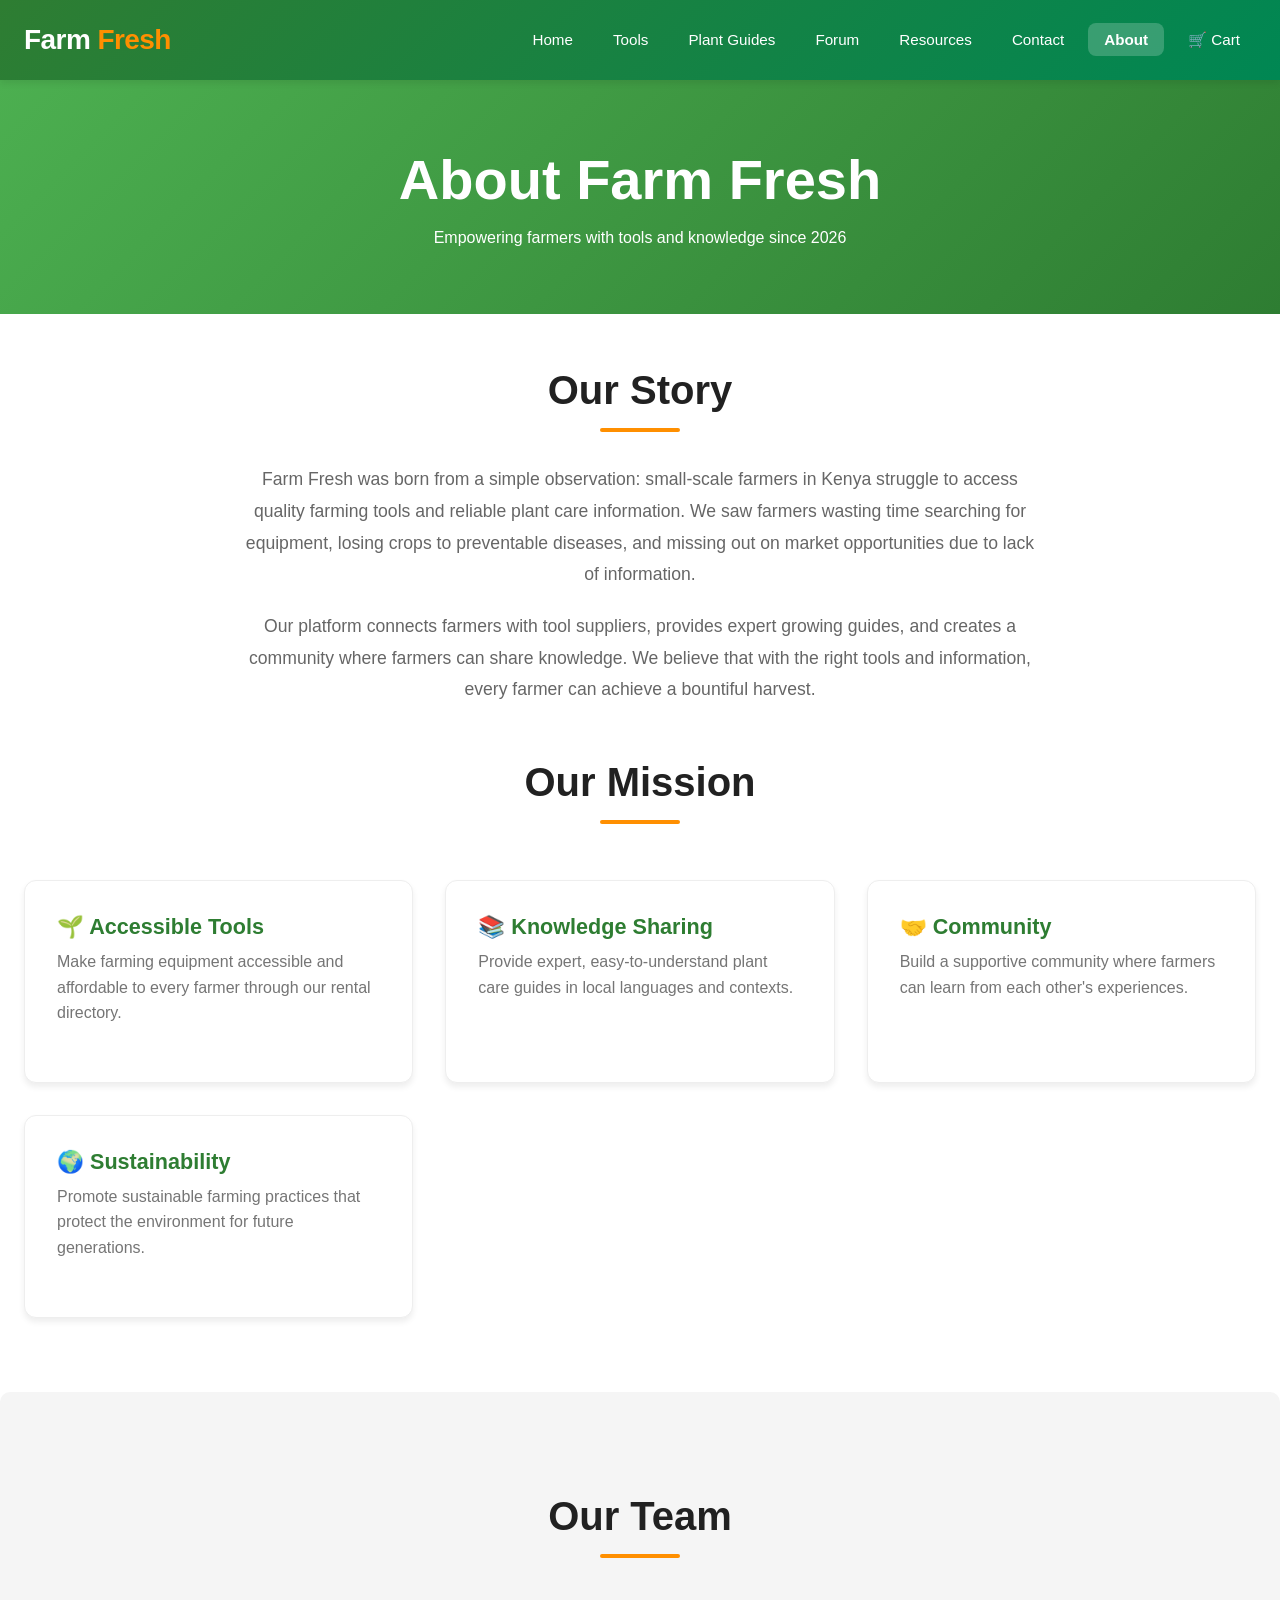
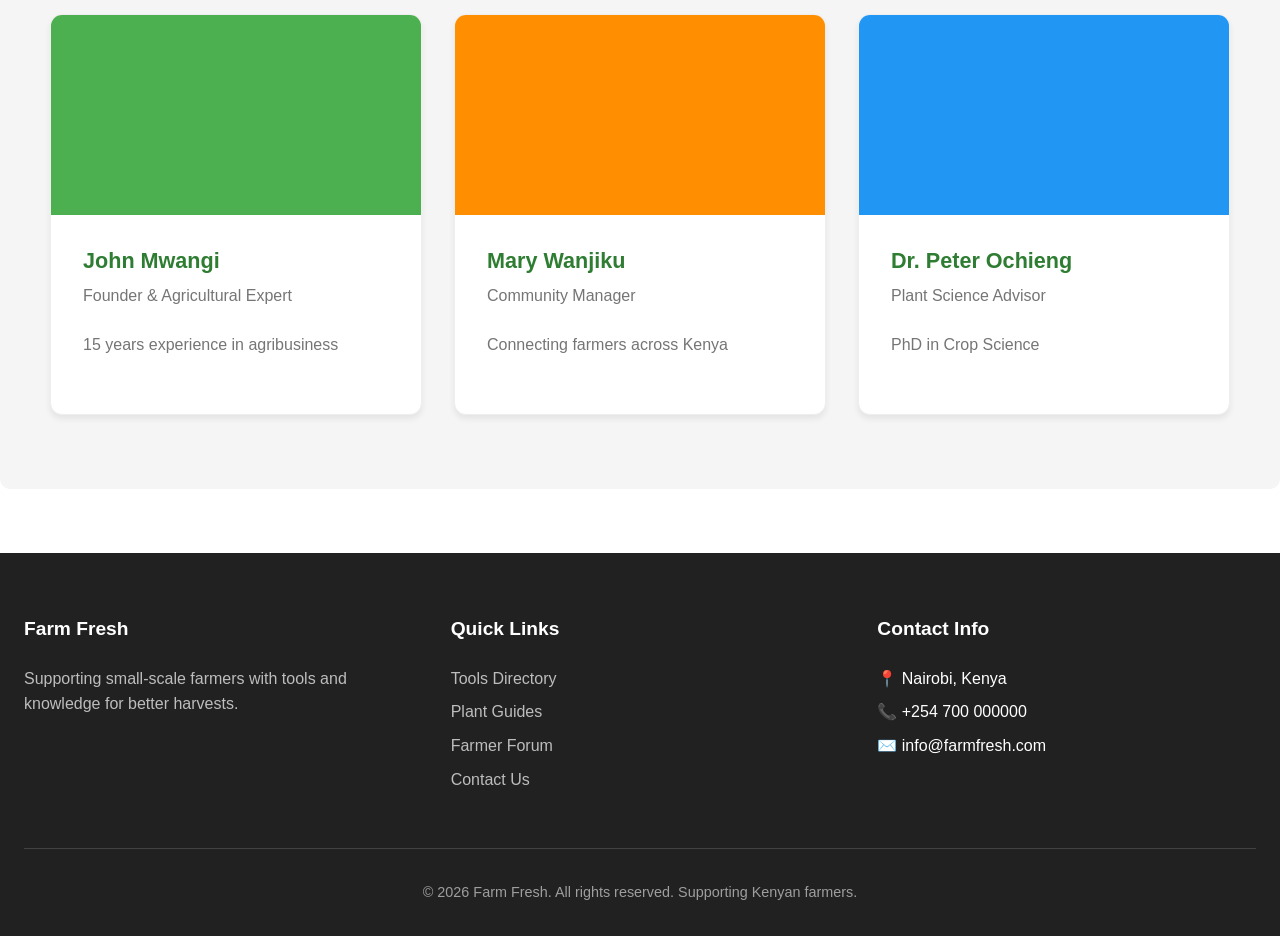
==== about.html @ 48a11d16 "Add full farm fresh project files" ====
<!DOCTYPE html>
<html lang="en">

<head>
  <meta charset="UTF-8">
  <meta name="viewport" content="width=device-width, initial-scale=1.0">
  <meta name="description" content="Learn about Farm Fresh - Our mission to support farmers">
  <title>Farm Fresh - About Us</title>
  <link rel="stylesheet" href="css/styles.css">
</head>

<body>
  <header>
    <div class="container">
      <a href="index.html" class="logo">Farm <span>Fresh</span></a>
      <nav>
        <ul>
          <li><a href="index.html">Home</a></li>
          <li><a href="tools.html">Tools</a></li>
          <li><a href="guides.html">Plant Guides</a></li>
          <li><a href="forum.html">Forum</a></li>
          <li><a href="resources.html">Resources</a></li>
          <li><a href="contact.html">Contact</a></li>
          <li><a href="about.html" class="active">About</a></li>
        </ul>
      </nav>
    </div>
  </header>

  <main>
    <section class="tools-header" style="background: linear-gradient(135deg, #4CAF50, #2E7D32)">
      <div class="container">
        <h1>About Farm Fresh</h1>
        <p>Empowering farmers with tools and knowledge since 2026</p>
      </div>
    </section>

    <section class="container">
      <div style="max-width: 800px; margin: 50px auto; text-align: center;">
        <h2 class="section-title">Our Story</h2>
        <p style="font-size: 1.1rem; line-height: 1.8; color: #666;">
          Farm Fresh was born from a simple observation: small-scale farmers in Kenya struggle to access quality farming
          tools and reliable plant care information. We saw farmers wasting time searching for equipment, losing crops
          to preventable diseases, and missing out on market opportunities due to lack of information.
        </p>
        <p style="font-size: 1.1rem; line-height: 1.8; color: #666; margin-top: 20px;">
          Our platform connects farmers with tool suppliers, provides expert growing guides, and creates a community
          where farmers can share knowledge. We believe that with the right tools and information, every farmer can
          achieve a bountiful harvest.
        </p>
      </div>
    </section>

    <section class="container">
      <h2 class="section-title">Our Mission</h2>
      <div class="card-grid">
        <div class="card">
          <div class="card-content">
            <h3>🌱 Accessible Tools</h3>
            <p>Make farming equipment accessible and affordable to every farmer through our rental directory.</p>
          </div>
        </div>
        <div class="card">
          <div class="card-content">
            <h3>📚 Knowledge Sharing</h3>
            <p>Provide expert, easy-to-understand plant care guides in local languages and contexts.</p>
          </div>
        </div>
        <div class="card">
          <div class="card-content">
            <h3>🤝 Community</h3>
            <p>Build a supportive community where farmers can learn from each other's experiences.</p>
          </div>
        </div>
        <div class="card">
          <div class="card-content">
            <h3>🌍 Sustainability</h3>
            <p>Promote sustainable farming practices that protect the environment for future generations.</p>
          </div>
        </div>
      </div>
    </section>

    <section class="container" style="background: #f5f5f5; padding: 50px; border-radius: 10px; margin: 50px auto;">
      <h2 class="section-title">Our Team</h2>
      <div class="card-grid">
        <div class="card">
          <div class="card-image" style="height: 200px; background: #4CAF50;"></div>
          <div class="card-content">
            <h3>John Mwangi</h3>
            <p>Founder & Agricultural Expert</p>
            <p>15 years experience in agribusiness</p>
          </div>
        </div>
        <div class="card">
          <div class="card-image" style="height: 200px; background: #FF8F00;"></div>
          <div class="card-content">
            <h3>Mary Wanjiku</h3>
            <p>Community Manager</p>
            <p>Connecting farmers across Kenya</p>
          </div>
        </div>
        <div class="card">
          <div class="card-image" style="height: 200px; background: #2196F3;"></div>
          <div class="card-content">
            <h3>Dr. Peter Ochieng</h3>
            <p>Plant Science Advisor</p>
            <p>PhD in Crop Science</p>
          </div>
        </div>
      </div>
    </section>
  </main>

  <footer>
    <div class="container">
      <div class="footer-content">
        <div class="footer-section">
          <h4>Farm Fresh</h4>
          <p>Supporting small-scale farmers with tools and knowledge for better harvests.</p>
        </div>
        <div class="footer-section">
          <h4>Quick Links</h4>
          <ul>
            <li><a href="tools.html">Tools Directory</a></li>
            <li><a href="guides.html">Plant Guides</a></li>
            <li><a href="forum.html">Farmer Forum</a></li>
            <li><a href="contact.html">Contact Us</a></li>
          </ul>
        </div>
        <div class="footer-section">
          <h4>Contact Info</h4>
          <ul>
            <li>📍 Nairobi, Kenya</li>
            <li>📞 +254 700 000000</li>
            <li>✉️ info@farmfresh.com</li>
          </ul>
        </div>
      </div>
      <div class="footer-bottom">
        <p>&copy; 2026 Farm Fresh. All rights reserved. Supporting Kenyan farmers.</p>
      </div>
    </div>
  </footer>

  <script src="js/main.js"></script>
</body>

</html>
---- css/styles.css ----
/* ===== RESET & BASE ===== */
* {
  margin: 0;
  padding: 0;
  box-sizing: border-box;
}

:root {
  /* Nigerian-inspired color palette */
  --primary-green: #2E7D32;
  --primary-green-light: #4CAF50;
  --primary-green-dark: #1B5E20;
  --accent-orange: #FF8F00;
  --accent-orange-dark: #F57C00;
  --nigerian-green: #008753;
  --nigerian-white: #FFFFFF;
  --earth-brown: #8B5A2B;

  /* Grayscale */
  --gray-50: #FAFAFA;
  --gray-100: #F5F5F5;
  --gray-200: #EEEEEE;
  --gray-300: #E0E0E0;
  --gray-400: #BDBDBD;
  --gray-500: #9E9E9E;
  --gray-600: #757575;
  --gray-700: #616161;
  --gray-800: #424242;
  --gray-900: #212121;
  --white: #FFFFFF;

  /* Shadows */
  --shadow-sm: 0 2px 4px rgba(0, 0, 0, 0.05);
  --shadow-md: 0 4px 6px rgba(0, 0, 0, 0.07);
  --shadow-lg: 0 10px 15px rgba(0, 0, 0, 0.1);
  --shadow-hover: 0 20px 25px rgba(0, 0, 0, 0.15);

  /* Spacing */
  --space-xs: 0.5rem;
  --space-sm: 1rem;
  --space-md: 1.5rem;
  --space-lg: 2rem;
  --space-xl: 3rem;
  --space-2xl: 4rem;

  /* Border radius */
  --radius-sm: 4px;
  --radius-md: 8px;
  --radius-lg: 12px;
  --radius-full: 9999px;

  /* Transitions */
  --transition-fast: 150ms ease;
  --transition-base: 250ms ease;
  --transition-slow: 350ms ease;
}

body {
  font-family: 'Inter', -apple-system, BlinkMacSystemFont, 'Segoe UI', Roboto, sans-serif;
  line-height: 1.6;
  color: var(--gray-900);
  background-color: var(--white);
  -webkit-font-smoothing: antialiased;
  -moz-osx-font-smoothing: grayscale;
}

.container {
  max-width: 1280px;
  margin: 0 auto;
  padding: 0 var(--space-md);
}

/* ===== TYPOGRAPHY ===== */
h1,
h2,
h3,
h4,
h5,
h6 {
  font-weight: 600;
  line-height: 1.3;
  color: var(--gray-900);
}

h1 {
  font-size: clamp(2rem, 5vw, 3.5rem);
}

h2 {
  font-size: clamp(1.75rem, 4vw, 2.5rem);
}

h3 {
  font-size: clamp(1.25rem, 3vw, 1.5rem);
}

h4 {
  font-size: 1.25rem;
}

/* ===== HEADER & NAVIGATION ===== */
header {
  background: linear-gradient(135deg, var(--primary-green), var(--nigerian-green));
  position: sticky;
  top: 0;
  z-index: 50;
  box-shadow: var(--shadow-md);
}

header .container {
  display: flex;
  justify-content: space-between;
  align-items: center;
  height: 80px;
}

.logo {
  font-size: 1.75rem;
  font-weight: 700;
  text-decoration: none;
  color: var(--white);
  letter-spacing: -0.02em;
}

.logo:hover {
  opacity: 0.9;
}

.logo span {
  color: var(--accent-orange);
}

nav ul {
  display: flex;
  list-style: none;
  gap: var(--space-xs);
}

nav a {
  color: var(--white);
  text-decoration: none;
  font-weight: 500;
  padding: var(--space-xs) var(--space-sm);
  border-radius: var(--radius-md);
  transition: all var(--transition-fast);
  font-size: 0.95rem;
}

nav a:hover {
  background-color: rgba(255, 255, 255, 0.15);
}

nav a.active {
  background-color: rgba(255, 255, 255, 0.2);
  font-weight: 600;
}

/* ===== HERO SECTION ===== */
.hero {
  background: linear-gradient(rgba(0, 0, 0, 0.5), rgba(0, 0, 0, 0.5)), url('https://images.unsplash.com/photo-1523348837708-15d4a09cfac2?w=1200');
  background-size: cover;
  background-position: center;
  color: var(--white);
  text-align: center;
  padding: var(--space-2xl) 0;
}

.hero h1 {
  color: var(--white);
  margin-bottom: var(--space-sm);
  font-weight: 700;
  text-shadow: 0 2px 4px rgba(0, 0, 0, 0.2);
}

.hero p {
  font-size: 1.25rem;
  margin-bottom: var(--space-lg);
  opacity: 0.95;
  max-width: 600px;
  margin-left: auto;
  margin-right: auto;
}

.search-box {
  max-width: 600px;
  margin: 0 auto;
  display: flex;
  background: var(--white);
  border-radius: var(--radius-full);
  overflow: hidden;
  box-shadow: var(--shadow-lg);
}

.search-box input {
  flex: 1;
  padding: 1rem 1.5rem;
  border: none;
  font-size: 1rem;
  outline: none;
}

.search-box input::placeholder {
  color: var(--gray-500);
}

.search-box button {
  padding: 1rem 2rem;
  background: var(--accent-orange);
  color: var(--white);
  border: none;
  cursor: pointer;
  font-size: 1rem;
  font-weight: 600;
  transition: background-color var(--transition-fast);
  white-space: nowrap;
}

.search-box button:hover {
  background-color: var(--accent-orange-dark);
}

/* ===== SECTION TITLES ===== */
.section-title {
  text-align: center;
  color: var(--gray-900);
  margin: var(--space-xl) 0 var(--space-lg);
  position: relative;
  padding-bottom: var(--space-sm);
}

.section-title::after {
  content: '';
  position: absolute;
  bottom: 0;
  left: 50%;
  transform: translateX(-50%);
  width: 80px;
  height: 4px;
  background: var(--accent-orange);
  border-radius: var(--radius-full);
}

/* ===== CARD GRID ===== */
.card-grid {
  display: grid;
  grid-template-columns: repeat(auto-fit, minmax(300px, 1fr));
  gap: var(--space-lg);
  padding: var(--space-md) 0;
}

.card {
  background: var(--white);
  border-radius: var(--radius-lg);
  overflow: hidden;
  box-shadow: var(--shadow-md);
  transition: all var(--transition-base);
  border: 1px solid var(--gray-200);
}

.card:hover {
  transform: translateY(-4px);
  box-shadow: var(--shadow-hover);
  border-color: var(--primary-green-light);
}

.card-image {
  height: 220px;
  background-size: cover;
  background-position: center;
  transition: transform var(--transition-slow);
}

.card:hover .card-image {
  transform: scale(1.05);
}

.card-content {
  padding: var(--space-lg);
}

.card h3 {
  color: var(--primary-green);
  margin-bottom: var(--space-xs);
  font-size: 1.35rem;
}

.card p {
  color: var(--gray-600);
  margin-bottom: var(--space-md);
  line-height: 1.6;
}

/* ===== BUTTONS ===== */
.btn {
  display: inline-flex;
  align-items: center;
  justify-content: center;
  padding: 0.75rem 1.5rem;
  background: var(--primary-green);
  color: var(--white);
  text-decoration: none;
  border-radius: var(--radius-full);
  transition: all var(--transition-fast);
  border: none;
  cursor: pointer;
  font-size: 0.95rem;
  font-weight: 500;
  gap: var(--space-xs);
}

.btn:hover {
  background: var(--primary-green-dark);
  transform: translateY(-2px);
  box-shadow: var(--shadow-md);
}

.btn:active {
  transform: translateY(0);
}

.btn-orange {
  background: var(--accent-orange);
}

.btn-orange:hover {
  background: var(--accent-orange-dark);
}

/* ===== CATEGORIES SECTION ===== */
.categories {
  background: var(--gray-50);
  padding: var(--space-2xl) 0;
}

.category-grid {
  display: grid;
  grid-template-columns: repeat(auto-fit, minmax(160px, 1fr));
  gap: var(--space-md);
  margin-top: var(--space-lg);
}

.category-item {
  text-align: center;
  padding: var(--space-lg);
  background: var(--white);
  border-radius: var(--radius-lg);
  transition: all var(--transition-base);
  cursor: pointer;
  border: 1px solid var(--gray-200);
  box-shadow: var(--shadow-sm);
}

.category-item:hover {
  background: var(--primary-green);
  color: var(--white);
  transform: translateY(-4px);
  box-shadow: var(--shadow-lg);
  border-color: var(--primary-green);
}

.category-item i {
  font-size: 2.5rem;
  margin-bottom: var(--space-sm);
  color: var(--accent-orange);
  transition: color var(--transition-fast);
}

.category-item:hover i {
  color: var(--white);
}

.category-item h3 {
  font-size: 1.1rem;
  margin: 0;
  transition: color var(--transition-fast);
}

.category-item:hover h3 {
  color: var(--white);
}

/* ===== TOOLS PAGE ===== */
.tools-header {
  background: linear-gradient(135deg, var(--primary-green-light), var(--nigerian-green));
  color: var(--white);
  padding: var(--space-2xl) 0;
  text-align: center;
}

.tools-header h1 {
  color: var(--white);
  margin-bottom: var(--space-xs);
}

.filter-section {
  background: var(--white);
  padding: var(--space-lg) 0;
  box-shadow: var(--shadow-sm);
  margin-bottom: var(--space-lg);
  border-bottom: 1px solid var(--gray-200);
}

.filter-form {
  display: flex;
  gap: var(--space-sm);
  flex-wrap: wrap;
  justify-content: center;
}

.filter-form input,
.filter-form select {
  padding: 0.75rem 1rem;
  border: 1px solid var(--gray-300);
  border-radius: var(--radius-md);
  font-size: 0.95rem;
  min-width: 200px;
  background-color: var(--white);
  transition: all var(--transition-fast);
}

.filter-form input:hover,
.filter-form select:hover {
  border-color: var(--gray-400);
}

.filter-form input:focus,
.filter-form select:focus {
  outline: none;
  border-color: var(--primary-green);
  box-shadow: 0 0 0 3px rgba(46, 125, 50, 0.1);
}

.tools-grid {
  display: grid;
  grid-template-columns: repeat(auto-fill, minmax(320px, 1fr));
  gap: var(--space-lg);
  padding: var(--space-lg) 0;
}

.tool-card {
  background: var(--white);
  border-radius: var(--radius-lg);
  overflow: hidden;
  box-shadow: var(--shadow-md);
  transition: all var(--transition-base);
  border: 1px solid var(--gray-200);
}

.tool-card:hover {
  transform: translateY(-4px);
  box-shadow: var(--shadow-hover);
  border-color: var(--primary-green-light);
}

.tool-image {
  height: 220px;
  background-size: cover;
  background-position: center;
  position: relative;
}

.tool-category {
  position: absolute;
  top: var(--space-sm);
  right: var(--space-sm);
  background: var(--accent-orange);
  color: var(--white);
  padding: 0.25rem 0.75rem;
  border-radius: var(--radius-full);
  font-size: 0.8rem;
  font-weight: 600;
  letter-spacing: 0.5px;
}

.tool-details {
  padding: var(--space-lg);
}

.tool-details h3 {
  color: var(--primary-green);
  margin-bottom: var(--space-xs);
  font-size: 1.35rem;
}

.tool-price {
  font-size: 1.75rem;
  color: var(--accent-orange);
  font-weight: 700;
  margin: var(--space-sm) 0;
}

.tool-supplier {
  display: flex;
  align-items: center;
  gap: var(--space-sm);
  color: var(--gray-600);
  margin-bottom: var(--space-md);
  font-size: 0.95rem;
}

.favorite-btn {
  background: none;
  border: 2px solid var(--primary-green-light);
  color: var(--primary-green);
  padding: 0.75rem;
  border-radius: var(--radius-full);
  cursor: pointer;
  transition: all var(--transition-fast);
  width: 100%;
  font-weight: 600;
  font-size: 0.95rem;
}

.favorite-btn:hover,
.favorite-btn.active {
  background: var(--primary-green);
  border-color: var(--primary-green);
  color: var(--white);
}

/* ===== GUIDES PAGE ===== */
.guide-section {
  background: var(--white);
  border-radius: var(--radius-lg);
  margin-bottom: var(--space-lg);
  overflow: hidden;
  box-shadow: var(--shadow-md);
  border: 1px solid var(--gray-200);
}

.guide-header {
  background: var(--primary-green-light);
  color: var(--white);
  padding: var(--space-md) var(--space-lg);
  cursor: pointer;
  display: flex;
  justify-content: space-between;
  align-items: center;
  transition: background-color var(--transition-fast);
}

.guide-header:hover {
  background: var(--primary-green);
}

.guide-header h2 {
  color: var(--white);
  margin: 0;
  font-size: 1.25rem;
  font-weight: 600;
}

.guide-header .arrow {
  font-size: 1.25rem;
  transition: transform var(--transition-base);
}

.guide-header.active .arrow {
  transform: rotate(90deg);
}

.guide-content {
  max-height: 0;
  overflow: hidden;
  transition: max-height var(--transition-slow);
  background: var(--gray-50);
}

.guide-content.show {
  max-height: 2000px;
}

.guide-body {
  padding: var(--space-xl);
}

.guide-step {
  display: flex;
  gap: var(--space-lg);
  margin-bottom: var(--space-lg);
  padding: var(--space-lg);
  background: var(--white);
  border-radius: var(--radius-lg);
  box-shadow: var(--shadow-sm);
  border: 1px solid var(--gray-200);
}

.guide-step:last-child {
  margin-bottom: 0;
}

.step-number {
  width: 48px;
  height: 48px;
  background: var(--accent-orange);
  color: var(--white);
  border-radius: 50%;
  display: flex;
  align-items: center;
  justify-content: center;
  font-weight: 700;
  font-size: 1.25rem;
  flex-shrink: 0;
}

/* ===== FORUM PAGE ===== */
.forum-container {
  display: grid;
  grid-template-columns: 1fr 320px;
  gap: var(--space-lg);
  padding: var(--space-xl) 0;
}

.new-post-form {
  background: var(--white);
  padding: var(--space-xl);
  border-radius: var(--radius-lg);
  margin-bottom: var(--space-lg);
  box-shadow: var(--shadow-md);
  border: 1px solid var(--gray-200);
}

.form-group {
  margin-bottom: var(--space-lg);
}

.form-group label {
  display: block;
  margin-bottom: var(--space-xs);
  font-weight: 600;
  color: var(--gray-700);
  font-size: 0.95rem;
}

.form-group input,
.form-group textarea,
.form-group select {
  width: 100%;
  padding: 0.75rem 1rem;
  border: 1px solid var(--gray-300);
  border-radius: var(--radius-md);
  font-family: inherit;
  font-size: 0.95rem;
  transition: all var(--transition-fast);
}

.form-group input:focus,
.form-group textarea:focus,
.form-group select:focus {
  outline: none;
  border-color: var(--primary-green);
  box-shadow: 0 0 0 3px rgba(46, 125, 50, 0.1);
}

.form-group textarea {
  min-height: 120px;
  resize: vertical;
}

.post-card {
  background: var(--white);
  padding: var(--space-lg);
  border-radius: var(--radius-lg);
  margin-bottom: var(--space-lg);
  box-shadow: var(--shadow-md);
  border: 1px solid var(--gray-200);
}

.post-header {
  display: flex;
  justify-content: space-between;
  align-items: center;
  margin-bottom: var(--space-sm);
  padding-bottom: var(--space-sm);
  border-bottom: 2px solid var(--gray-200);
}

.post-author {
  font-weight: 600;
  color: var(--primary-green);
}

.post-date {
  color: var(--gray-500);
  font-size: 0.9rem;
}

.post-title {
  color: var(--gray-900);
  margin-bottom: var(--space-sm);
  font-size: 1.35rem;
  font-weight: 600;
}

.comment-section {
  margin-top: var(--space-lg);
  padding-top: var(--space-lg);
  border-top: 1px solid var(--gray-200);
}

.comment {
  background: var(--gray-50);
  padding: var(--space-md);
  border-radius: var(--radius-md);
  margin-bottom: var(--space-sm);
  border: 1px solid var(--gray-200);
}

.sidebar-widget {
  background: var(--white);
  padding: var(--space-lg);
  border-radius: var(--radius-lg);
  margin-bottom: var(--space-lg);
  box-shadow: var(--shadow-md);
  border: 1px solid var(--gray-200);
}

.sidebar-widget h3 {
  color: var(--gray-900);
  margin-bottom: var(--space-md);
  padding-bottom: var(--space-sm);
  border-bottom: 2px solid var(--primary-green-light);
  font-size: 1.2rem;
}

/* ===== RESOURCES PAGE ===== */
.resource-category {
  background: var(--white);
  border-radius: var(--radius-lg);
  padding: var(--space-xl);
  margin-bottom: var(--space-xl);
  box-shadow: var(--shadow-md);
  border: 1px solid var(--gray-200);
}

.resource-list {
  list-style: none;
}

.resource-item {
  display: flex;
  align-items: center;
  gap: var(--space-md);
  padding: var(--space-md);
  border-bottom: 1px solid var(--gray-200);
  transition: background-color var(--transition-fast);
}

.resource-item:last-child {
  border-bottom: none;
}

.resource-item:hover {
  background-color: var(--gray-50);
}

.resource-item i {
  color: var(--accent-orange);
  font-size: 1.5rem;
  width: 32px;
  text-align: center;
}

.resource-info {
  flex: 1;
}

.resource-info h4 {
  color: var(--gray-900);
  margin-bottom: 0.25rem;
  font-size: 1.1rem;
}

.resource-info p {
  color: var(--gray-600);
  font-size: 0.9rem;
}

.download-btn {
  padding: 0.5rem 1rem;
  background: var(--primary-green-light);
  color: var(--white);
  text-decoration: none;
  border-radius: var(--radius-full);
  font-size: 0.9rem;
  transition: all var(--transition-fast);
  white-space: nowrap;
}

.download-btn:hover {
  background: var(--primary-green);
  transform: translateY(-2px);
}

/* ===== CONTACT PAGE ===== */
.contact-container {
  display: grid;
  grid-template-columns: 1fr 1fr;
  gap: var(--space-xl);
  padding: var(--space-xl) 0;
}

.contact-info {
  background: linear-gradient(135deg, var(--primary-green-light), var(--nigerian-green));
  color: var(--white);
  padding: var(--space-xl);
  border-radius: var(--radius-lg);
  box-shadow: var(--shadow-lg);
}

.contact-info h3 {
  color: var(--white);
  margin-bottom: var(--space-lg);
  font-size: 1.8rem;
}

.contact-detail {
  display: flex;
  align-items: center;
  gap: var(--space-md);
  margin-bottom: var(--space-lg);
  padding: var(--space-sm);
  border-radius: var(--radius-md);
  background: rgba(255, 255, 255, 0.1);
}

.contact-detail i {
  font-size: 1.5rem;
  color: var(--accent-orange);
  width: 32px;
  text-align: center;
}

.contact-form {
  background: var(--white);
  padding: var(--space-xl);
  border-radius: var(--radius-lg);
  box-shadow: var(--shadow-md);
  border: 1px solid var(--gray-200);
}

.contact-form h3 {
  color: var(--gray-900);
  margin-bottom: var(--space-lg);
  font-size: 1.8rem;
}

/* ===== WEATHER WIDGET ===== */
.weather-widget {
  background: linear-gradient(135deg, #2196F3, #1976D2);
  color: var(--white);
  padding: var(--space-lg);
  border-radius: var(--radius-lg);
  margin: var(--space-xl) 0;
  box-shadow: var(--shadow-lg);
}

.weather-widget h3 {
  color: var(--white);
  margin-bottom: var(--space-sm);
  font-size: 1.25rem;
  opacity: 0.95;
}

.weather-info {
  display: flex;
  align-items: center;
  justify-content: space-between;
  flex-wrap: wrap;
  gap: var(--space-md);
}

.weather-temp {
  font-size: 2.5rem;
  font-weight: 700;
  line-height: 1;
}

/* ===== FOOTER ===== */
footer {
  background: var(--gray-900);
  color: var(--white);
  padding: var(--space-2xl) 0 var(--space-lg);
  margin-top: var(--space-2xl);
}

.footer-content {
  display: grid;
  grid-template-columns: repeat(auto-fit, minmax(250px, 1fr));
  gap: var(--space-xl);
  margin-bottom: var(--space-xl);
}

.footer-section h4 {
  color: var(--white);
  margin-bottom: var(--space-md);
  font-size: 1.2rem;
  font-weight: 600;
}

.footer-section p {
  color: var(--gray-400);
  line-height: 1.6;
}

.footer-section ul {
  list-style: none;
}

.footer-section li {
  margin-bottom: var(--space-xs);
}

.footer-section a {
  color: var(--gray-400);
  text-decoration: none;
  transition: all var(--transition-fast);
  display: inline-block;
}

.footer-section a:hover {
  color: var(--white);
  transform: translateX(4px);
}

.footer-bottom {
  text-align: center;
  padding-top: var(--space-lg);
  border-top: 1px solid var(--gray-800);
  color: var(--gray-500);
  font-size: 0.9rem;
}

/* ===== ANIMATIONS ===== */
@keyframes fadeInUp {
  from {
    opacity: 0;
    transform: translateY(20px);
  }

  to {
    opacity: 1;
    transform: translateY(0);
  }
}

.hero>* {
  animation: fadeInUp 0.6s ease forwards;
}

/* ===== RESPONSIVE DESIGN ===== */
@media (max-width: 1024px) {
  .container {
    max-width: 960px;
  }

  .forum-container {
    grid-template-columns: 1fr;
  }
}

@media (max-width: 768px) {
  :root {
    --space-xl: 2rem;
    --space-2xl: 3rem;
  }

  header .container {
    flex-direction: column;
    height: auto;
    padding: var(--space-sm);
  }

  nav ul {
    flex-wrap: wrap;
    justify-content: center;
    gap: var(--space-xs);
  }

  nav a {
    padding: 0.5rem 0.75rem;
    font-size: 0.9rem;
  }

  .hero {
    padding: var(--space-xl) 0;
  }

  .hero h1 {
    font-size: 2rem;
  }

  .hero p {
    font-size: 1rem;
  }

  .search-box {
    flex-direction: column;
    border-radius: var(--radius-lg);
  }

  .search-box input,
  .search-box button {
    width: 100%;
    border-radius: 0;
  }

  .search-box button {
    padding: 1rem;
  }

  .section-title {
    font-size: 2rem;
  }

  .contact-container {
    grid-template-columns: 1fr;
  }

  .guide-step {
    flex-direction: column;
  }
}

@media (max-width: 480px) {
  .container {
    padding: 0 var(--space-sm);
  }

  .category-grid {
    grid-template-columns: repeat(2, 1fr);
  }
}

/* ===== UTILITY CLASSES ===== */
.text-center {
  text-align: center;
}

.mt-4 {
  margin-top: var(--space-lg);
}

.mb-4 {
  margin-bottom: var(--space-lg);
}

.hidden {
  display: none;
}

.visually-hidden {
  position: absolute;
  width: 1px;
  height: 1px;
  padding: 0;
  margin: -1px;
  overflow: hidden;
}

/* ===== ACCESSIBILITY ===== */
:focus-visible {
  outline: 3px solid var(--accent-orange);
  outline-offset: 2px;
}
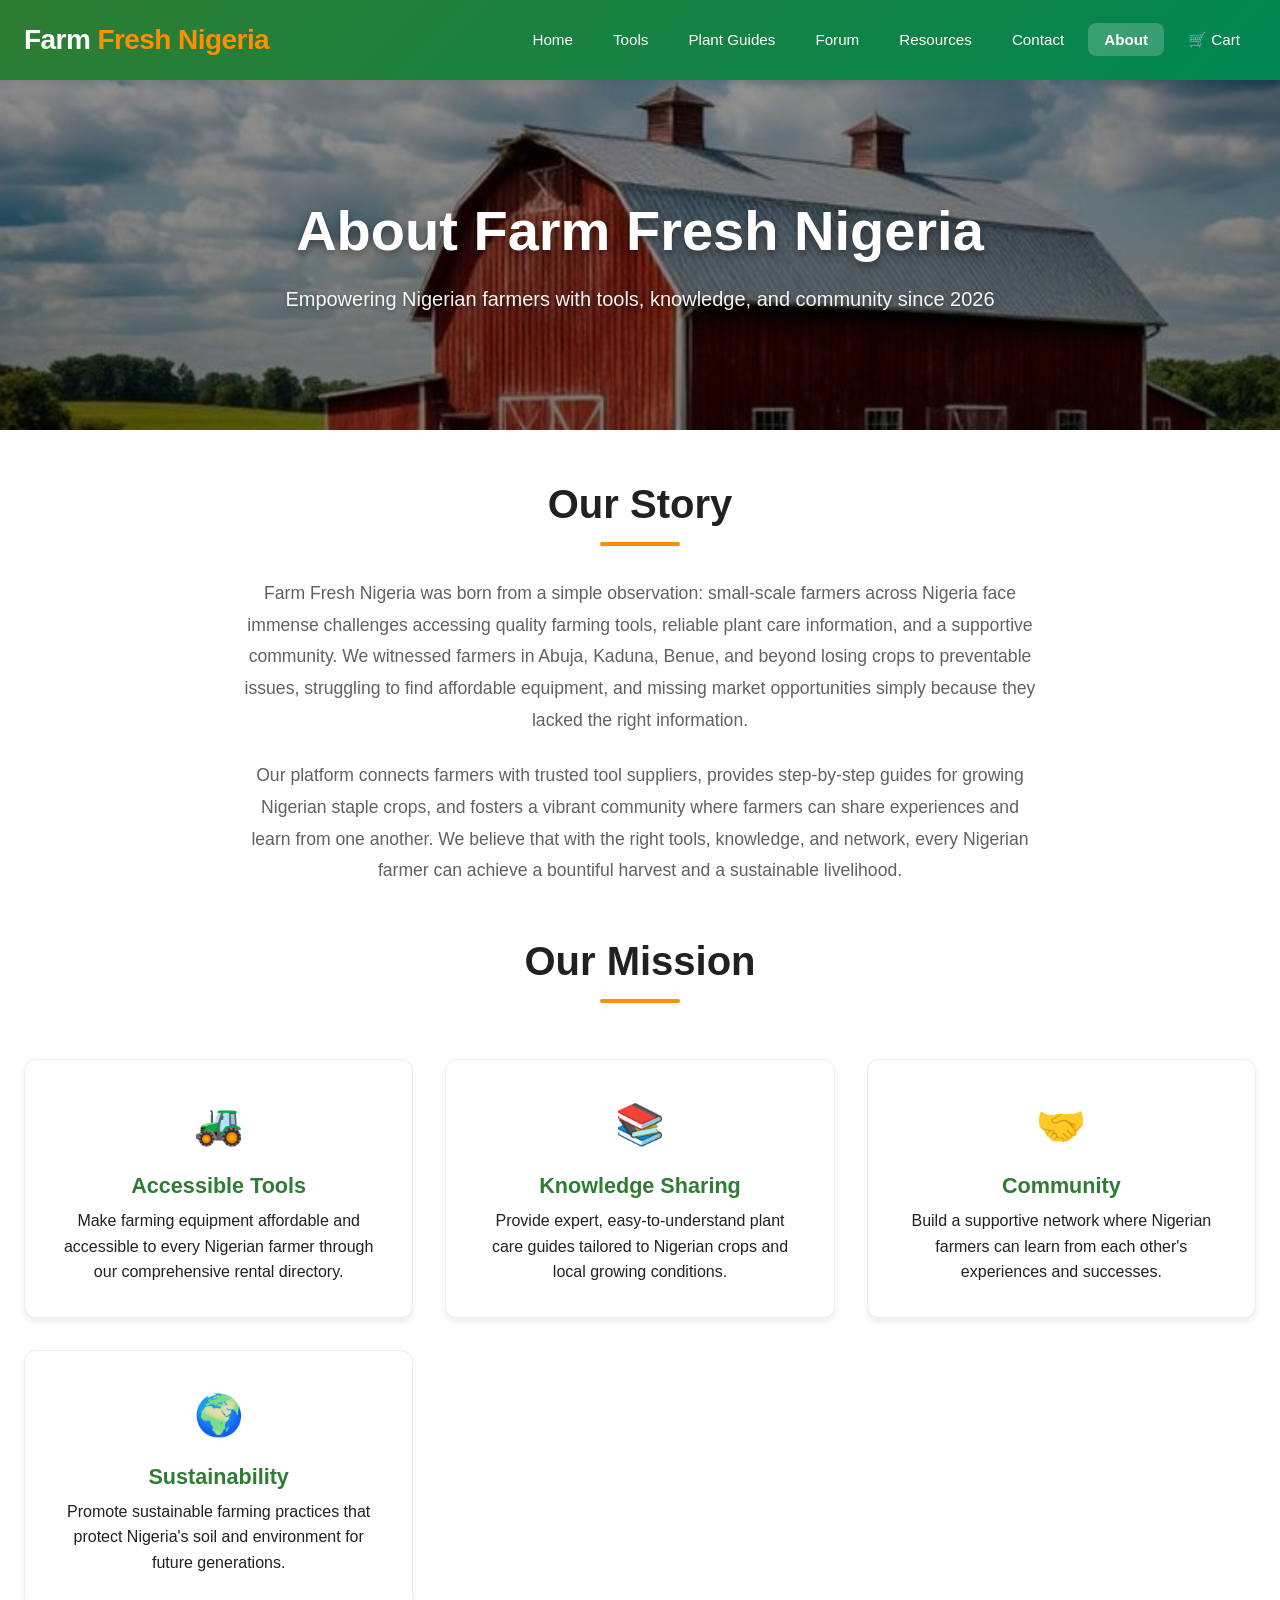
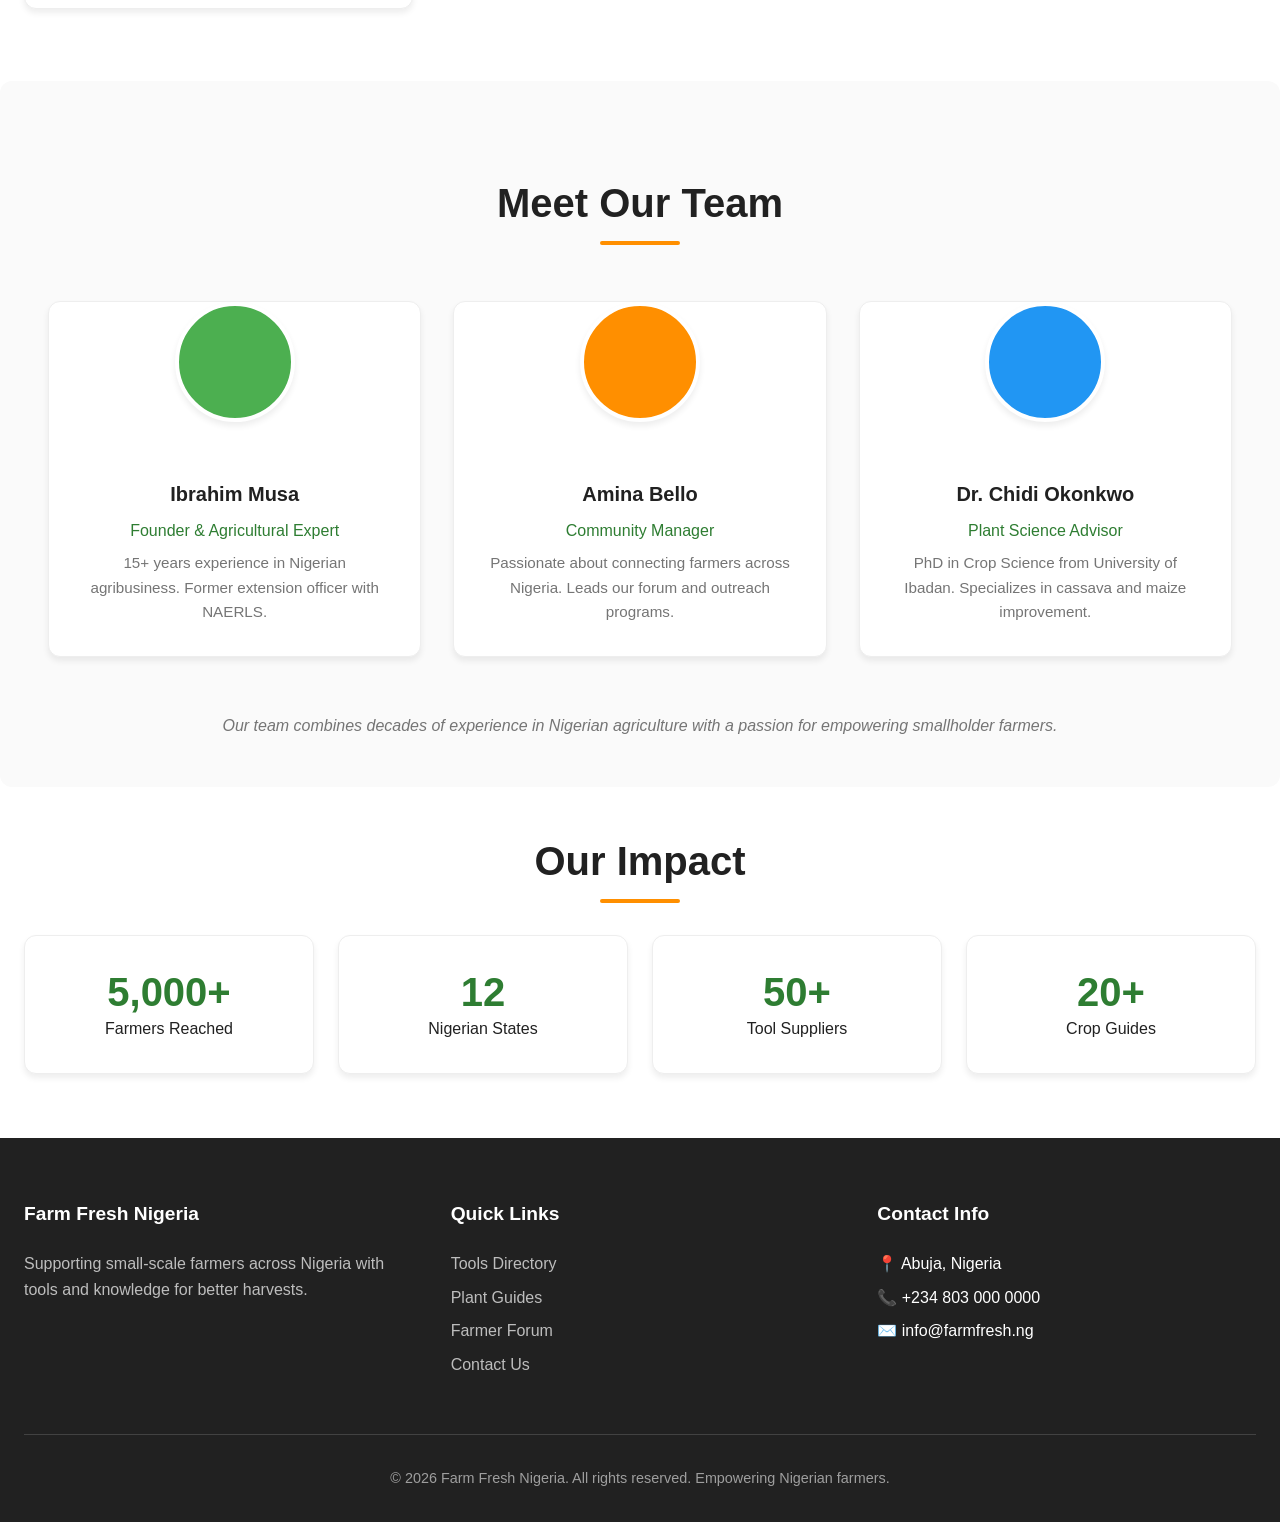
==== commit 3fb9821b: "feat: add background images to all page heroes and improve UI framing" ====
--- a/about.html
+++ b/about.html
@@ -4,16 +4,85 @@
 <head>
   <meta charset="UTF-8">
   <meta name="viewport" content="width=device-width, initial-scale=1.0">
-  <meta name="description" content="Learn about Farm Fresh - Our mission to support farmers">
-  <title>Farm Fresh - About Us</title>
-  <link rel="stylesheet" href="css/styles.css">
+  <meta name="description"
+    content="Learn about Farm Fresh Nigeria – our mission to empower Nigerian farmers with tools, knowledge, and community.">
+  <meta name="keywords" content="about Farm Fresh Nigeria, Nigerian agriculture, farmer support, Abuja agritech">
+  <title>Farm Fresh Nigeria | About Us</title>
+  <link rel="stylesheet" href="css/style.css">
+  <style>
+    /* About page specific styles */
+    .about-story {
+      max-width: 800px;
+      margin: var(--space-xl) auto;
+      text-align: center;
+    }
+
+    .about-story p {
+      font-size: 1.1rem;
+      line-height: 1.8;
+      color: var(--gray-700);
+      margin-bottom: var(--space-md);
+    }
+
+    .team-section {
+      background: var(--gray-50);
+      padding: var(--space-xl) var(--space-md);
+      border-radius: var(--radius-lg);
+      margin: var(--space-xl) 0;
+    }
+
+    .team-card {
+      text-align: center;
+    }
+
+    .team-avatar {
+      width: 120px;
+      height: 120px;
+      border-radius: 50%;
+      margin: 0 auto var(--space-md);
+      background-size: cover;
+      background-position: center;
+      border: 4px solid var(--white);
+      box-shadow: var(--shadow-md);
+    }
+
+    .team-name {
+      font-size: 1.25rem;
+      font-weight: 600;
+      color: var(--gray-900);
+      margin-bottom: var(--space-xs);
+    }
+
+    .team-title {
+      color: var(--primary-green);
+      font-weight: 500;
+      margin-bottom: var(--space-xs);
+    }
+
+    .team-bio {
+      color: var(--gray-600);
+      font-size: 0.95rem;
+    }
+
+    .mission-card {
+      height: 100%;
+      display: flex;
+      flex-direction: column;
+      justify-content: center;
+    }
+
+    .mission-icon {
+      font-size: 2.5rem;
+      margin-bottom: var(--space-sm);
+    }
+  </style>
 </head>
 
 <body>
   <header>
     <div class="container">
-      <a href="index.html" class="logo">Farm <span>Fresh</span></a>
-      <nav>
+      <a href="index.html" class="logo">Farm <span>Fresh Nigeria</span></a>
+      <nav aria-label="Main navigation">
         <ul>
           <li><a href="index.html">Home</a></li>
           <li><a href="tools.html">Tools</a></li>
@@ -21,92 +90,142 @@
           <li><a href="forum.html">Forum</a></li>
           <li><a href="resources.html">Resources</a></li>
           <li><a href="contact.html">Contact</a></li>
-          <li><a href="about.html" class="active">About</a></li>
+          <li><a href="about.html" class="active" aria-current="page">About</a></li>
         </ul>
       </nav>
     </div>
   </header>
 
   <main>
-    <section class="tools-header" style="background: linear-gradient(135deg, #4CAF50, #2E7D32)">
-      <div class="container">
-        <h1>About Farm Fresh</h1>
-        <p>Empowering farmers with tools and knowledge since 2026</p>
-      </div>
-    </section>
-
+  <!-- Hero Section -->
+  <section class="about-header">
+    <div class="container">
+      <h1>About Farm Fresh Nigeria</h1>
+      <p>Empowering Nigerian farmers with tools, knowledge, and community since 2026</p>
+    </div>
+  </section>
+
+    <!-- Our Story -->
     <section class="container">
-      <div style="max-width: 800px; margin: 50px auto; text-align: center;">
+      <div class="about-story">
         <h2 class="section-title">Our Story</h2>
-        <p style="font-size: 1.1rem; line-height: 1.8; color: #666;">
-          Farm Fresh was born from a simple observation: small-scale farmers in Kenya struggle to access quality farming
-          tools and reliable plant care information. We saw farmers wasting time searching for equipment, losing crops
-          to preventable diseases, and missing out on market opportunities due to lack of information.
+        <p>
+          Farm Fresh Nigeria was born from a simple observation: small‑scale farmers across Nigeria face immense
+          challenges accessing quality farming tools, reliable plant care information, and a supportive community. We
+          witnessed farmers in Abuja, Kaduna, Benue, and beyond losing crops to preventable issues, struggling to find
+          affordable equipment, and missing market opportunities simply because they lacked the right information.
         </p>
-        <p style="font-size: 1.1rem; line-height: 1.8; color: #666; margin-top: 20px;">
-          Our platform connects farmers with tool suppliers, provides expert growing guides, and creates a community
-          where farmers can share knowledge. We believe that with the right tools and information, every farmer can
-          achieve a bountiful harvest.
+        <p>
+          Our platform connects farmers with trusted tool suppliers, provides step‑by‑step guides for growing Nigerian
+          staple crops, and fosters a vibrant community where farmers can share experiences and learn from one another.
+          We believe that with the right tools, knowledge, and network, every Nigerian farmer can achieve a bountiful
+          harvest and a sustainable livelihood.
         </p>
       </div>
     </section>
 
+    <!-- Mission Cards -->
     <section class="container">
       <h2 class="section-title">Our Mission</h2>
       <div class="card-grid">
-        <div class="card">
-          <div class="card-content">
-            <h3>🌱 Accessible Tools</h3>
-            <p>Make farming equipment accessible and affordable to every farmer through our rental directory.</p>
-          </div>
-        </div>
-        <div class="card">
-          <div class="card-content">
-            <h3>📚 Knowledge Sharing</h3>
-            <p>Provide expert, easy-to-understand plant care guides in local languages and contexts.</p>
-          </div>
-        </div>
-        <div class="card">
-          <div class="card-content">
-            <h3>🤝 Community</h3>
-            <p>Build a supportive community where farmers can learn from each other's experiences.</p>
-          </div>
-        </div>
-        <div class="card">
-          <div class="card-content">
-            <h3>🌍 Sustainability</h3>
-            <p>Promote sustainable farming practices that protect the environment for future generations.</p>
-          </div>
-        </div>
-      </div>
-    </section>
-
-    <section class="container" style="background: #f5f5f5; padding: 50px; border-radius: 10px; margin: 50px auto;">
-      <h2 class="section-title">Our Team</h2>
-      <div class="card-grid">
-        <div class="card">
-          <div class="card-image" style="height: 200px; background: #4CAF50;"></div>
-          <div class="card-content">
-            <h3>John Mwangi</h3>
-            <p>Founder & Agricultural Expert</p>
-            <p>15 years experience in agribusiness</p>
-          </div>
-        </div>
-        <div class="card">
-          <div class="card-image" style="height: 200px; background: #FF8F00;"></div>
-          <div class="card-content">
-            <h3>Mary Wanjiku</h3>
-            <p>Community Manager</p>
-            <p>Connecting farmers across Kenya</p>
-          </div>
-        </div>
-        <div class="card">
-          <div class="card-image" style="height: 200px; background: #2196F3;"></div>
-          <div class="card-content">
-            <h3>Dr. Peter Ochieng</h3>
-            <p>Plant Science Advisor</p>
-            <p>PhD in Crop Science</p>
-          </div>
+        <div class="card mission-card">
+          <div class="card-content" style="text-align: center;">
+            <div class="mission-icon">🚜</div>
+            <h3>Accessible Tools</h3>
+            <p>Make farming equipment affordable and accessible to every Nigerian farmer through our comprehensive
+              rental directory.</p>
+          </div>
+        </div>
+        <div class="card mission-card">
+          <div class="card-content" style="text-align: center;">
+            <div class="mission-icon">📚</div>
+            <h3>Knowledge Sharing</h3>
+            <p>Provide expert, easy‑to‑understand plant care guides tailored to Nigerian crops and local growing
+              conditions.</p>
+          </div>
+        </div>
+        <div class="card mission-card">
+          <div class="card-content" style="text-align: center;">
+            <div class="mission-icon">🤝</div>
+            <h3>Community</h3>
+            <p>Build a supportive network where Nigerian farmers can learn from each other's experiences and successes.
+            </p>
+          </div>
+        </div>
+        <div class="card mission-card">
+          <div class="card-content" style="text-align: center;">
+            <div class="mission-icon">🌍</div>
+            <h3>Sustainability</h3>
+            <p>Promote sustainable farming practices that protect Nigeria's soil and environment for future generations.
+            </p>
+          </div>
+        </div>
+      </div>
+    </section>
+
+    <!-- Team Section -->
+    <section class="team-section">
+      <div class="container">
+        <h2 class="section-title">Meet Our Team</h2>
+        <div class="card-grid">
+          <div class="card team-card">
+            <div class="team-avatar"
+              style="background-image: url('images/team/founder.jpg'); background-color: var(--primary-green-light);">
+            </div>
+            <div class="card-content">
+              <div class="team-name">Ibrahim Musa</div>
+              <div class="team-title">Founder & Agricultural Expert</div>
+              <p class="team-bio">15+ years experience in Nigerian agribusiness. Former extension officer with NAERLS.
+              </p>
+            </div>
+          </div>
+          <div class="card team-card">
+            <div class="team-avatar"
+              style="background-image: url('images/team/community.jpg'); background-color: var(--accent-orange);"></div>
+            <div class="card-content">
+              <div class="team-name">Amina Bello</div>
+              <div class="team-title">Community Manager</div>
+              <p class="team-bio">Passionate about connecting farmers across Nigeria. Leads our forum and outreach
+                programs.</p>
+            </div>
+          </div>
+          <div class="card team-card">
+            <div class="team-avatar"
+              style="background-image: url('images/team/advisor.jpg'); background-color: #2196F3;"></div>
+            <div class="card-content">
+              <div class="team-name">Dr. Chidi Okonkwo</div>
+              <div class="team-title">Plant Science Advisor</div>
+              <p class="team-bio">PhD in Crop Science from University of Ibadan. Specializes in cassava and maize
+                improvement.</p>
+            </div>
+          </div>
+        </div>
+        <p style="text-align: center; margin-top: var(--space-lg); color: var(--gray-600);">
+          <em>Our team combines decades of experience in Nigerian agriculture with a passion for empowering smallholder
+            farmers.</em>
+        </p>
+      </div>
+    </section>
+
+    <!-- Partners / Impact (optional) -->
+    <section class="container" style="margin: var(--space-xl) 0;">
+      <h2 class="section-title">Our Impact</h2>
+      <div class="forum-stats" style="margin-bottom: 0;">
+        <div class="stat-card">
+          <div class="stat-number">5,000+</div>
+          <div>Farmers Reached</div>
+        </div>
+        <div class="stat-card">
+          <div class="stat-number">12</div>
+          <div>Nigerian States</div>
+        </div>
+        <div class="stat-card">
+          <div class="stat-number">50+</div>
+          <div>Tool Suppliers</div>
+        </div>
+        <div class="stat-card">
+          <div class="stat-number">20+</div>
+          <div>Crop Guides</div>
         </div>
       </div>
     </section>
@@ -116,8 +235,8 @@
     <div class="container">
       <div class="footer-content">
         <div class="footer-section">
-          <h4>Farm Fresh</h4>
-          <p>Supporting small-scale farmers with tools and knowledge for better harvests.</p>
+          <h4>Farm Fresh Nigeria</h4>
+          <p>Supporting small-scale farmers across Nigeria with tools and knowledge for better harvests.</p>
         </div>
         <div class="footer-section">
           <h4>Quick Links</h4>
@@ -131,14 +250,14 @@
         <div class="footer-section">
           <h4>Contact Info</h4>
           <ul>
-            <li>📍 Nairobi, Kenya</li>
-            <li>📞 +254 700 000000</li>
-            <li>✉️ info@farmfresh.com</li>
+            <li>📍 Abuja, Nigeria</li>
+            <li>📞 +234 803 000 0000</li>
+            <li>✉️ info@farmfresh.ng</li>
           </ul>
         </div>
       </div>
       <div class="footer-bottom">
-        <p>&copy; 2026 Farm Fresh. All rights reserved. Supporting Kenyan farmers.</p>
+        <p>&copy; 2026 Farm Fresh Nigeria. All rights reserved. Empowering Nigerian farmers.</p>
       </div>
     </div>
   </footer>
--- a/css/style.css
+++ b/css/style.css
@@ -0,0 +1,2087 @@
+/* ============================================
+   FARM FRESH NIGERIA - MAIN STYLESHEET
+   Nigerian Agricultural E-Commerce Platform
+   ============================================ */
+
+/* ----- RESET & BASE ----- */
+*,
+*::before,
+*::after {
+  margin: 0;
+  padding: 0;
+  box-sizing: border-box;
+}
+
+:root {
+  /* Nigerian-inspired color palette */
+  --primary-green: #2E7D32;
+  --primary-green-light: #4CAF50;
+  --primary-green-dark: #1B5E20;
+  --accent-orange: #FF8F00;
+  --accent-orange-dark: #F57C00;
+  --nigerian-green: #008753;
+  --nigerian-white: #FFFFFF;
+  --earth-brown: #8B5A2B;
+
+  /* Grayscale */
+  --gray-50: #FAFAFA;
+  --gray-100: #F5F5F5;
+  --gray-200: #EEEEEE;
+  --gray-300: #E0E0E0;
+  --gray-400: #BDBDBD;
+  --gray-500: #9E9E9E;
+  --gray-600: #757575;
+  --gray-700: #616161;
+  --gray-800: #424242;
+  --gray-900: #212121;
+  --white: #FFFFFF;
+
+  /* Shadows */
+  --shadow-sm: 0 2px 4px rgba(0, 0, 0, 0.05);
+  --shadow-md: 0 4px 6px rgba(0, 0, 0, 0.07);
+  --shadow-lg: 0 10px 15px rgba(0, 0, 0, 0.1);
+  --shadow-hover: 0 20px 25px rgba(0, 0, 0, 0.15);
+  --shadow-focus: 0 0 0 3px rgba(46, 125, 50, 0.25);
+
+  /* Spacing */
+  --space-xs: 0.5rem;
+  --space-sm: 1rem;
+  --space-md: 1.5rem;
+  --space-lg: 2rem;
+  --space-xl: 3rem;
+  --space-2xl: 4rem;
+
+  /* Border radius */
+  --radius-sm: 4px;
+  --radius-md: 8px;
+  --radius-lg: 12px;
+  --radius-full: 9999px;
+
+  /* Transitions */
+  --transition-fast: 150ms ease;
+  --transition-base: 250ms ease;
+  --transition-slow: 350ms ease;
+
+  /* Typography */
+  --font-family: 'Inter', -apple-system, BlinkMacSystemFont, 'Segoe UI', Roboto, sans-serif;
+}
+
+body {
+  font-family: var(--font-family);
+  line-height: 1.6;
+  color: var(--gray-900);
+  background-color: var(--white);
+  -webkit-font-smoothing: antialiased;
+  -moz-osx-font-smoothing: grayscale;
+}
+
+body.menu-open {
+  overflow: hidden;
+}
+
+.container {
+  max-width: 1280px;
+  margin: 0 auto;
+  padding: 0 var(--space-md);
+}
+
+/* ----- TYPOGRAPHY ----- */
+h1,
+h2,
+h3,
+h4,
+h5,
+h6 {
+  font-weight: 600;
+  line-height: 1.3;
+  color: var(--gray-900);
+}
+
+h1 {
+  font-size: clamp(2rem, 5vw, 3.5rem);
+}
+
+h2 {
+  font-size: clamp(1.75rem, 4vw, 2.5rem);
+}
+
+h3 {
+  font-size: clamp(1.25rem, 3vw, 1.5rem);
+}
+
+h4 {
+  font-size: 1.25rem;
+}
+
+/* ----- HEADER & NAVIGATION ----- */
+header {
+  background: linear-gradient(135deg, var(--primary-green), var(--nigerian-green));
+  position: sticky;
+  top: 0;
+  z-index: 100;
+  box-shadow: var(--shadow-md);
+}
+
+header .container {
+  display: flex;
+  justify-content: space-between;
+  align-items: center;
+  height: 80px;
+}
+
+.logo {
+  font-size: 1.75rem;
+  font-weight: 700;
+  text-decoration: none;
+  color: var(--white);
+  letter-spacing: -0.02em;
+  z-index: 200;
+}
+
+.logo:hover {
+  opacity: 0.9;
+}
+
+.logo span {
+  color: var(--accent-orange);
+}
+
+/* Desktop Navigation */
+nav ul {
+  display: flex;
+  list-style: none;
+  gap: var(--space-xs);
+}
+
+nav a {
+  color: var(--white);
+  text-decoration: none;
+  font-weight: 500;
+  padding: var(--space-xs) var(--space-sm);
+  border-radius: var(--radius-md);
+  transition: background-color var(--transition-fast);
+  font-size: 0.95rem;
+}
+
+nav a:hover {
+  background-color: rgba(255, 255, 255, 0.15);
+}
+
+nav a.active {
+  background-color: rgba(255, 255, 255, 0.2);
+  font-weight: 600;
+}
+
+/* Mobile Menu Button */
+.mobile-menu-btn {
+  display: none;
+  background: none;
+  border: none;
+  cursor: pointer;
+  padding: 0.5rem;
+  width: 44px;
+  height: 44px;
+  position: relative;
+  z-index: 200;
+}
+
+.hamburger-icon,
+.hamburger-icon::before,
+.hamburger-icon::after {
+  content: '';
+  display: block;
+  width: 24px;
+  height: 2px;
+  background: var(--white);
+  border-radius: 2px;
+  transition: all 0.3s ease;
+  position: absolute;
+  left: 10px;
+}
+
+.hamburger-icon {
+  top: 21px;
+}
+
+.hamburger-icon::before {
+  top: -8px;
+}
+
+.hamburger-icon::after {
+  top: 8px;
+}
+
+.mobile-menu-btn.active .hamburger-icon {
+  background: transparent;
+}
+
+.mobile-menu-btn.active .hamburger-icon::before {
+  transform: rotate(45deg);
+  top: 0;
+}
+
+.mobile-menu-btn.active .hamburger-icon::after {
+  transform: rotate(-45deg);
+  top: 0;
+}
+
+/* Cart badge */
+#cart-count {
+  background: var(--accent-orange);
+  border-radius: 50%;
+  padding: 2px 6px;
+  font-size: 0.75rem;
+  margin-left: 5px;
+  font-weight: bold;
+  display: inline-block;
+}
+
+/* ----- HERO SECTION (keep cover for dramatic effect) ----- */
+.hero {
+  background: linear-gradient(rgba(0, 0, 0, 0.5), rgba(0, 0, 0, 0.5)), url('https://images.unsplash.com/photo-1523348837708-15d4a09cfac2?w=1200');
+  background-size: cover;
+  background-position: center;
+  color: var(--white);
+  text-align: center;
+  padding: var(--space-2xl) 0;
+}
+
+.hero h1 {
+  color: var(--white);
+  margin-bottom: var(--space-sm);
+  text-shadow: 0 2px 4px rgba(0, 0, 0, 0.2);
+}
+
+.hero p {
+  font-size: 1.25rem;
+  margin-bottom: var(--space-lg);
+  opacity: 0.95;
+  max-width: 600px;
+  margin-left: auto;
+  margin-right: auto;
+}
+
+.search-box {
+  max-width: 600px;
+  margin: 0 auto;
+  display: flex;
+  background: var(--white);
+  border-radius: var(--radius-full);
+  overflow: hidden;
+  box-shadow: var(--shadow-lg);
+}
+
+.search-box input {
+  flex: 1;
+  padding: 1rem 1.5rem;
+  border: none;
+  font-size: 1rem;
+  outline: none;
+}
+
+.search-box input::placeholder {
+  color: var(--gray-500);
+}
+
+.search-box button {
+  padding: 1rem 2rem;
+  background: var(--accent-orange);
+  color: var(--white);
+  border: none;
+  cursor: pointer;
+  font-size: 1rem;
+  font-weight: 600;
+  transition: background-color var(--transition-fast);
+  white-space: nowrap;
+}
+
+.search-box button:hover {
+  background-color: var(--accent-orange-dark);
+}
+
+/* ----- SECTION TITLES ----- */
+.section-title {
+  text-align: center;
+  margin: var(--space-xl) 0 var(--space-lg);
+  position: relative;
+  padding-bottom: var(--space-sm);
+}
+
+.section-title::after {
+  content: '';
+  position: absolute;
+  bottom: 0;
+  left: 50%;
+  transform: translateX(-50%);
+  width: 80px;
+  height: 4px;
+  background: var(--accent-orange);
+  border-radius: var(--radius-full);
+}
+
+/* ----- UNIVERSAL CARD STYLES ----- */
+.card-grid,
+.tools-grid,
+.resources-grid {
+  display: grid;
+  grid-template-columns: repeat(auto-fill, minmax(300px, 1fr));
+  gap: var(--space-lg);
+  padding: var(--space-md) 0;
+}
+
+.tool-card,
+.resource-card,
+.post-card,
+.card {
+  background: var(--white);
+  border-radius: var(--radius-lg);
+  overflow: hidden;
+  box-shadow: var(--shadow-md);
+  transition: transform var(--transition-base), box-shadow var(--transition-base), border-color var(--transition-base);
+  border: 1px solid var(--gray-200);
+}
+
+.tool-card:hover,
+.resource-card:hover,
+.card:hover {
+  transform: translateY(-4px);
+  box-shadow: var(--shadow-hover);
+  border-color: var(--primary-green-light);
+}
+
+/* ===== IMAGE CONTAINERS - SHOW FULL IMAGE (NO CROPPING) ===== */
+.tool-image,
+.card-image,
+.resource-icon {
+  height: 220px;
+  background-size: contain !important;
+  /* Show entire image */
+  background-repeat: no-repeat !important;
+  background-position: center !important;
+  background-color: var(--gray-100);
+  /* Fallback background for empty space */
+  position: relative;
+}
+
+.card:hover .card-image {
+  transform: scale(1.02);
+  /* Subtle scale, less aggressive since contain may leave space */
+}
+
+.card-image {
+  transition: transform var(--transition-slow);
+}
+
+/* Category badge positioning (still absolute, works fine) */
+.tool-category {
+  position: absolute;
+  top: var(--space-sm);
+  right: var(--space-sm);
+  background: var(--accent-orange);
+  color: var(--white);
+  padding: 0.25rem 0.75rem;
+  border-radius: var(--radius-full);
+  font-size: 0.8rem;
+  font-weight: 600;
+  letter-spacing: 0.5px;
+  z-index: 2;
+}
+
+.tool-details,
+.card-content,
+.resource-content {
+  padding: var(--space-lg);
+}
+
+.tool-details h3,
+.card h3,
+.resource-title {
+  color: var(--primary-green);
+  margin-bottom: var(--space-xs);
+  font-size: 1.35rem;
+}
+
+.tool-price {
+  font-size: 1.75rem;
+  color: var(--accent-orange);
+  font-weight: 700;
+  margin: var(--space-sm) 0;
+}
+
+.tool-supplier {
+  display: flex;
+  align-items: center;
+  gap: var(--space-sm);
+  color: var(--gray-600);
+  margin-bottom: var(--space-md);
+  font-size: 0.95rem;
+}
+
+.tool-stock {
+  font-size: 0.9rem;
+  color: var(--gray-700);
+  margin-bottom: var(--space-sm);
+}
+
+.tool-actions {
+  display: flex;
+  gap: 10px;
+  margin-top: 15px;
+}
+
+/* ----- BUTTONS ----- */
+.btn,
+.add-to-cart-btn,
+.favorite-btn,
+.checkout-btn,
+.place-order-btn {
+  display: inline-flex;
+  align-items: center;
+  justify-content: center;
+  padding: 0.75rem 1.5rem;
+  background: var(--primary-green);
+  color: var(--white);
+  text-decoration: none;
+  border-radius: var(--radius-full);
+  transition: all var(--transition-fast);
+  border: none;
+  cursor: pointer;
+  font-size: 0.95rem;
+  font-weight: 500;
+  gap: var(--space-xs);
+  border: 2px solid transparent;
+}
+
+.btn:hover,
+.add-to-cart-btn:hover,
+.checkout-btn:hover {
+  background: var(--primary-green-dark);
+  transform: translateY(-2px);
+  box-shadow: var(--shadow-md);
+}
+
+.btn:active,
+.add-to-cart-btn:active {
+  transform: translateY(0);
+}
+
+.btn-orange {
+  background: var(--accent-orange);
+}
+
+.btn-orange:hover {
+  background: var(--accent-orange-dark);
+}
+
+.favorite-btn {
+  background: none;
+  border: 2px solid var(--primary-green-light);
+  color: var(--primary-green);
+  width: auto;
+  flex: 1;
+}
+
+.favorite-btn:hover,
+.favorite-btn.active {
+  background: var(--primary-green);
+  border-color: var(--primary-green);
+  color: var(--white);
+}
+
+.disabled-btn {
+  background: var(--gray-400);
+  color: var(--gray-600);
+  cursor: not-allowed;
+  flex: 1;
+  padding: 0.75rem 1.5rem;
+  border-radius: var(--radius-full);
+  border: none;
+  font-weight: 500;
+}
+
+.btn-small {
+  padding: 8px 16px;
+  font-size: 0.9rem;
+  border-radius: var(--radius-full);
+  background: var(--primary-green);
+  color: white;
+  border: none;
+  cursor: pointer;
+  transition: background var(--transition-fast);
+}
+
+.btn-small:hover {
+  background: var(--primary-green-dark);
+}
+
+.btn-outline {
+  background: transparent;
+  border: 1px solid var(--primary-green);
+  color: var(--primary-green);
+}
+
+.btn-outline:hover {
+  background: var(--primary-green);
+  color: white;
+}
+
+.remove-btn,
+.remove-fav-btn {
+  background: none;
+  border: none;
+  color: #f44336;
+  cursor: pointer;
+  font-size: 1.2rem;
+  padding: 0.25rem 0.5rem;
+}
+
+/* ----- CATEGORIES SECTION ----- */
+.categories {
+  background: var(--gray-50);
+  padding: var(--space-2xl) 0;
+}
+
+.category-grid {
+  display: grid;
+  grid-template-columns: repeat(auto-fit, minmax(160px, 1fr));
+  gap: var(--space-md);
+  margin-top: var(--space-lg);
+}
+
+.category-item {
+  text-align: center;
+  padding: var(--space-lg);
+  background: var(--white);
+  border-radius: var(--radius-lg);
+  transition: all var(--transition-base);
+  cursor: pointer;
+  border: 1px solid var(--gray-200);
+  box-shadow: var(--shadow-sm);
+}
+
+.category-item:hover {
+  background: var(--primary-green);
+  color: var(--white);
+  transform: translateY(-4px);
+  box-shadow: var(--shadow-lg);
+  border-color: var(--primary-green);
+}
+
+.category-item i {
+  font-size: 2.5rem;
+  margin-bottom: var(--space-sm);
+  color: var(--accent-orange);
+  transition: color var(--transition-fast);
+}
+
+.category-item:hover i {
+  color: var(--white);
+}
+
+.category-item h3 {
+  margin: 0;
+  transition: color var(--transition-fast);
+}
+
+.category-item:hover h3 {
+  color: var(--white);
+}
+
+/* ----- FILTER SECTION ----- */
+.filter-section {
+  background: var(--white);
+  padding: var(--space-lg) 0;
+  box-shadow: var(--shadow-sm);
+  margin-bottom: var(--space-lg);
+  border-bottom: 1px solid var(--gray-200);
+}
+
+.filter-form {
+  display: flex;
+  gap: var(--space-sm);
+  flex-wrap: wrap;
+  justify-content: center;
+}
+
+.filter-form input,
+.filter-form select {
+  padding: 0.75rem 1rem;
+  border: 1px solid var(--gray-300);
+  border-radius: var(--radius-md);
+  font-size: 0.95rem;
+  min-width: 200px;
+  background-color: var(--white);
+  transition: border-color var(--transition-fast), box-shadow var(--transition-fast);
+}
+
+.filter-form input:hover,
+.filter-form select:hover {
+  border-color: var(--gray-400);
+}
+
+.filter-form input:focus,
+.filter-form select:focus {
+  outline: none;
+  border-color: var(--primary-green);
+  box-shadow: var(--shadow-focus);
+}
+
+/* ----- GUIDES ACCORDION ----- */
+.guide-section {
+  background: var(--white);
+  border-radius: var(--radius-lg);
+  margin-bottom: var(--space-lg);
+  overflow: hidden;
+  box-shadow: var(--shadow-md);
+  border: 1px solid var(--gray-200);
+}
+
+.guide-header {
+  background: var(--primary-green-light);
+  color: var(--white);
+  padding: var(--space-md) var(--space-lg);
+  cursor: pointer;
+  display: flex;
+  justify-content: space-between;
+  align-items: center;
+  transition: background-color var(--transition-fast);
+}
+
+.guide-header:hover {
+  background: var(--primary-green);
+}
+
+.guide-header h2 {
+  color: var(--white);
+  margin: 0;
+  font-size: 1.25rem;
+  font-weight: 600;
+}
+
+.guide-header .arrow {
+  font-size: 1.25rem;
+  transition: transform var(--transition-base);
+}
+
+.guide-header.active .arrow {
+  transform: rotate(90deg);
+}
+
+.guide-content {
+  max-height: 0;
+  overflow: hidden;
+  transition: max-height var(--transition-slow);
+  background: var(--gray-50);
+}
+
+.guide-content.show {
+  max-height: 2000px;
+}
+
+.guide-body {
+  padding: var(--space-xl);
+}
+
+.guide-step {
+  display: flex;
+  gap: var(--space-lg);
+  margin-bottom: var(--space-lg);
+  padding: var(--space-lg);
+  background: var(--white);
+  border-radius: var(--radius-lg);
+  box-shadow: var(--shadow-sm);
+  border: 1px solid var(--gray-200);
+}
+
+.guide-step:last-child {
+  margin-bottom: 0;
+}
+
+.step-number {
+  width: 48px;
+  height: 48px;
+  background: var(--accent-orange);
+  color: var(--white);
+  border-radius: 50%;
+  display: flex;
+  align-items: center;
+  justify-content: center;
+  font-weight: 700;
+  font-size: 1.25rem;
+  flex-shrink: 0;
+}
+
+/* ----- FORUM PAGE ----- */
+.forum-container {
+  display: grid;
+  grid-template-columns: 1fr 320px;
+  gap: var(--space-lg);
+  padding: var(--space-xl) 0;
+}
+
+.new-post-form {
+  background: var(--white);
+  padding: var(--space-xl);
+  border-radius: var(--radius-lg);
+  margin-bottom: var(--space-lg);
+  box-shadow: var(--shadow-md);
+  border: 1px solid var(--gray-200);
+}
+
+.form-group {
+  margin-bottom: var(--space-lg);
+}
+
+.form-group label {
+  display: block;
+  margin-bottom: var(--space-xs);
+  font-weight: 600;
+  color: var(--gray-700);
+  font-size: 0.95rem;
+}
+
+.form-group input,
+.form-group textarea,
+.form-group select {
+  width: 100%;
+  padding: 0.75rem 1rem;
+  border: 1px solid var(--gray-300);
+  border-radius: var(--radius-md);
+  font-family: inherit;
+  font-size: 0.95rem;
+  transition: border-color var(--transition-fast), box-shadow var(--transition-fast);
+}
+
+.form-group input:focus,
+.form-group textarea:focus,
+.form-group select:focus {
+  outline: none;
+  border-color: var(--primary-green);
+  box-shadow: var(--shadow-focus);
+}
+
+.form-group textarea {
+  min-height: 120px;
+  resize: vertical;
+}
+
+.post-card {
+  padding: var(--space-lg);
+  margin-bottom: var(--space-lg);
+}
+
+.post-header {
+  display: flex;
+  justify-content: space-between;
+  align-items: center;
+  margin-bottom: var(--space-sm);
+  padding-bottom: var(--space-sm);
+  border-bottom: 2px solid var(--gray-200);
+}
+
+.post-author {
+  font-weight: 600;
+  color: var(--primary-green);
+}
+
+.post-date {
+  color: var(--gray-500);
+  font-size: 0.9rem;
+}
+
+.post-title {
+  color: var(--gray-900);
+  margin-bottom: var(--space-sm);
+  font-size: 1.35rem;
+  font-weight: 600;
+}
+
+.comment-section {
+  margin-top: var(--space-lg);
+  padding-top: var(--space-lg);
+  border-top: 1px solid var(--gray-200);
+}
+
+.comment {
+  background: var(--gray-50);
+  padding: var(--space-md);
+  border-radius: var(--radius-md);
+  margin-bottom: var(--space-sm);
+  border: 1px solid var(--gray-200);
+}
+
+.sidebar-widget {
+  background: var(--white);
+  padding: var(--space-lg);
+  border-radius: var(--radius-lg);
+  margin-bottom: var(--space-lg);
+  box-shadow: var(--shadow-md);
+  border: 1px solid var(--gray-200);
+}
+
+.sidebar-widget h3 {
+  color: var(--gray-900);
+  margin-bottom: var(--space-md);
+  padding-bottom: var(--space-sm);
+  border-bottom: 2px solid var(--primary-green-light);
+  font-size: 1.2rem;
+}
+
+.forum-stats {
+  display: grid;
+  grid-template-columns: repeat(auto-fit, minmax(150px, 1fr));
+  gap: var(--space-md);
+  margin-bottom: var(--space-xl);
+}
+
+.stat-card {
+  background: var(--white);
+  padding: var(--space-lg);
+  border-radius: var(--radius-lg);
+  text-align: center;
+  box-shadow: var(--shadow-md);
+  border: 1px solid var(--gray-200);
+}
+
+.stat-number {
+  font-size: 2.5rem;
+  font-weight: 700;
+  color: var(--primary-green);
+  line-height: 1.2;
+}
+
+.topic-tag {
+  display: inline-block;
+  padding: 4px 12px;
+  background: #e8f5e9;
+  color: var(--primary-green-dark);
+  border-radius: var(--radius-full);
+  font-size: 0.85rem;
+  font-weight: 500;
+}
+
+/* ----- RESOURCES PAGE ----- */
+.resource-icon {
+  height: 120px;
+  background: linear-gradient(135deg, var(--gray-100), var(--gray-200));
+  display: flex;
+  align-items: center;
+  justify-content: center;
+  font-size: 3rem;
+}
+
+.resource-category-tag {
+  display: inline-block;
+  background: var(--accent-orange);
+  color: white;
+  padding: 0.25rem 0.75rem;
+  border-radius: var(--radius-full);
+  font-size: 0.75rem;
+  font-weight: 600;
+  margin-bottom: 12px;
+}
+
+.resource-meta {
+  display: flex;
+  justify-content: space-between;
+  align-items: center;
+  margin-bottom: 16px;
+  font-size: 0.8rem;
+  color: var(--gray-500);
+}
+
+.resource-actions {
+  display: flex;
+  gap: 12px;
+}
+
+.featured-bundle {
+  background: linear-gradient(135deg, var(--primary-green), var(--nigerian-green));
+  border-radius: var(--radius-lg);
+  padding: var(--space-xl);
+  margin: var(--space-xl) 0;
+  color: white;
+  text-align: center;
+}
+
+.featured-bundle h3 {
+  color: white;
+  margin-bottom: var(--space-sm);
+}
+
+.featured-bundle p {
+  margin-bottom: var(--space-lg);
+  opacity: 0.95;
+}
+
+.preview-modal-content .close-modal {
+  position: absolute;
+  top: 15px;
+  right: 20px;
+  font-size: 28px;
+  cursor: pointer;
+  color: var(--gray-600);
+}
+
+.preview-meta {
+  color: var(--gray-600);
+  margin-bottom: var(--space-md);
+  font-size: 0.9rem;
+}
+
+.preview-body {
+  margin: var(--space-md) 0;
+  line-height: 1.6;
+}
+
+/* ----- CART PAGE ----- */
+.cart-container {
+  max-width: 1200px;
+  margin: 40px auto;
+  padding: 0 20px;
+}
+
+.cart-table {
+  width: 100%;
+  border-collapse: collapse;
+  background: white;
+  border-radius: var(--radius-lg);
+  overflow-x: auto;
+  display: block;
+  box-shadow: var(--shadow-md);
+}
+
+.cart-table thead,
+.cart-table tbody {
+  display: table;
+  width: 100%;
+  table-layout: fixed;
+}
+
+.cart-table th,
+.cart-table td {
+  padding: 16px;
+  text-align: left;
+  border-bottom: 1px solid #eee;
+}
+
+.cart-table th {
+  background: var(--primary-green);
+  color: white;
+}
+
+/* Cart item image - show full image */
+.cart-item-img {
+  width: 80px;
+  height: 80px;
+  object-fit: contain !important;
+  /* No cropping */
+  background-color: var(--gray-100);
+  border-radius: 8px;
+}
+
+.quantity-input {
+  width: 60px;
+  padding: 6px;
+  text-align: center;
+  border: 1px solid #ddd;
+  border-radius: 4px;
+}
+
+.cart-summary {
+  background: white;
+  padding: 24px;
+  border-radius: var(--radius-lg);
+  box-shadow: var(--shadow-md);
+  margin-top: 30px;
+  text-align: right;
+}
+
+.cart-total {
+  font-size: 1.8rem;
+  color: var(--accent-orange);
+  font-weight: bold;
+}
+
+.checkout-btn {
+  padding: 12px 32px;
+  background: var(--accent-orange);
+  margin-top: 16px;
+}
+
+.checkout-btn:hover {
+  background: #f57c00;
+}
+
+.empty-cart {
+  text-align: center;
+  padding: 60px;
+  background: white;
+  border-radius: var(--radius-lg);
+  box-shadow: var(--shadow-md);
+}
+
+/* ----- CHECKOUT PAGE ----- */
+.checkout-container {
+  max-width: 1200px;
+  margin: 40px auto;
+  padding: 0 20px;
+  display: grid;
+  grid-template-columns: 1fr 1fr;
+  gap: 40px;
+}
+
+.checkout-form,
+.order-summary {
+  background: white;
+  padding: 30px;
+  border-radius: var(--radius-lg);
+  box-shadow: var(--shadow-md);
+}
+
+.order-item {
+  display: flex;
+  justify-content: space-between;
+  margin-bottom: 12px;
+  padding-bottom: 12px;
+  border-bottom: 1px solid #eee;
+}
+
+.order-total {
+  font-size: 1.3rem;
+  font-weight: bold;
+  margin-top: 20px;
+  text-align: right;
+  color: var(--accent-orange);
+  padding-top: 10px;
+  border-top: 2px solid var(--primary-green);
+}
+
+.place-order-btn {
+  width: 100%;
+  padding: 14px;
+  background: var(--accent-orange);
+  margin-top: 20px;
+}
+
+.place-order-btn:hover {
+  background: #f57c00;
+}
+
+.empty-cart-message {
+  text-align: center;
+  padding: 60px;
+  background: white;
+  border-radius: var(--radius-lg);
+  box-shadow: var(--shadow-md);
+}
+
+/* ----- ACCOUNT PAGE ----- */
+.account-container {
+  max-width: 1000px;
+  margin: 40px auto;
+  padding: 0 20px;
+}
+
+.profile-card {
+  background: white;
+  border-radius: var(--radius-lg);
+  padding: 24px;
+  margin-bottom: 30px;
+  box-shadow: var(--shadow-md);
+  display: flex;
+  justify-content: space-between;
+  align-items: center;
+  flex-wrap: wrap;
+  gap: 20px;
+}
+
+.profile-info h2 {
+  margin-bottom: 8px;
+  color: var(--primary-green);
+}
+
+.profile-info p {
+  color: var(--gray-600);
+  margin: 5px 0;
+}
+
+.logout-btn {
+  background: #f44336;
+  color: white;
+  border: none;
+  padding: 10px 20px;
+  border-radius: 30px;
+  cursor: pointer;
+  transition: background 0.3s;
+}
+
+.logout-btn:hover {
+  background: #d32f2f;
+}
+
+.order-card {
+  background: white;
+  border-radius: var(--radius-lg);
+  padding: 20px;
+  margin-bottom: 20px;
+  box-shadow: var(--shadow-md);
+  transition: transform 0.2s;
+}
+
+.order-card:hover {
+  transform: translateY(-2px);
+  box-shadow: var(--shadow-lg);
+}
+
+.order-header {
+  display: flex;
+  justify-content: space-between;
+  align-items: center;
+  flex-wrap: wrap;
+  gap: 10px;
+  border-bottom: 1px solid #eee;
+  padding-bottom: 10px;
+  margin-bottom: 15px;
+}
+
+.order-id {
+  font-weight: bold;
+  color: var(--primary-green);
+  font-size: 1.1rem;
+}
+
+.order-date {
+  color: #666;
+  font-size: 0.9rem;
+}
+
+.order-status {
+  background: var(--accent-orange);
+  color: white;
+  padding: 4px 12px;
+  border-radius: 20px;
+  font-size: 0.8rem;
+  font-weight: 600;
+}
+
+.delivery-info {
+  background: #f9f9f9;
+  padding: 12px;
+  border-radius: 8px;
+  margin-top: 12px;
+  font-size: 0.9rem;
+  color: #555;
+}
+
+.empty-orders {
+  text-align: center;
+  padding: 60px;
+  background: white;
+  border-radius: var(--radius-lg);
+  box-shadow: var(--shadow-md);
+}
+
+/* ----- CONTACT PAGE ----- */
+.contact-container {
+  display: grid;
+  grid-template-columns: 1fr 1fr;
+  gap: var(--space-xl);
+  padding: var(--space-xl) 0;
+}
+
+.contact-info {
+  background: linear-gradient(135deg, var(--primary-green-light), var(--nigerian-green));
+  color: var(--white);
+  padding: var(--space-xl);
+  border-radius: var(--radius-lg);
+  box-shadow: var(--shadow-lg);
+}
+
+.contact-info h3 {
+  color: var(--white);
+  margin-bottom: var(--space-lg);
+  font-size: 1.8rem;
+}
+
+.contact-detail {
+  display: flex;
+  align-items: center;
+  gap: var(--space-md);
+  margin-bottom: var(--space-lg);
+  padding: var(--space-sm);
+  border-radius: var(--radius-md);
+  background: rgba(255, 255, 255, 0.1);
+}
+
+.contact-detail i {
+  font-size: 1.5rem;
+  color: var(--accent-orange);
+  width: 32px;
+  text-align: center;
+}
+
+.contact-form {
+  background: var(--white);
+  padding: var(--space-xl);
+  border-radius: var(--radius-lg);
+  box-shadow: var(--shadow-md);
+  border: 1px solid var(--gray-200);
+}
+
+.contact-form h3 {
+  color: var(--gray-900);
+  margin-bottom: var(--space-lg);
+  font-size: 1.8rem;
+}
+
+/* ----- WEATHER WIDGET ----- */
+.weather-widget {
+  background: linear-gradient(135deg, #2196F3, #1976D2);
+  color: var(--white);
+  padding: var(--space-lg);
+  border-radius: var(--radius-lg);
+  margin: var(--space-xl) 0;
+  box-shadow: var(--shadow-lg);
+}
+
+.weather-widget h3 {
+  color: var(--white);
+  margin-bottom: var(--space-sm);
+  font-size: 1.25rem;
+  opacity: 0.95;
+}
+
+.weather-info {
+  display: flex;
+  align-items: center;
+  justify-content: space-between;
+  flex-wrap: wrap;
+  gap: var(--space-md);
+}
+
+.weather-temp {
+  font-size: 2.5rem;
+  font-weight: 700;
+  line-height: 1;
+}
+
+/* ----- FOOTER ----- */
+footer {
+  background: var(--gray-900);
+  color: var(--white);
+  padding: var(--space-2xl) 0 var(--space-lg);
+  margin-top: var(--space-2xl);
+}
+
+.footer-content {
+  display: grid;
+  grid-template-columns: repeat(auto-fit, minmax(250px, 1fr));
+  gap: var(--space-xl);
+  margin-bottom: var(--space-xl);
+}
+
+.footer-section h4 {
+  color: var(--white);
+  margin-bottom: var(--space-md);
+  font-size: 1.2rem;
+  font-weight: 600;
+}
+
+.footer-section p {
+  color: var(--gray-400);
+  line-height: 1.6;
+}
+
+.footer-section ul {
+  list-style: none;
+}
+
+.footer-section li {
+  margin-bottom: var(--space-xs);
+}
+
+.footer-section a {
+  color: var(--gray-400);
+  text-decoration: none;
+  transition: all var(--transition-fast);
+  display: inline-block;
+}
+
+.footer-section a:hover {
+  color: var(--white);
+  transform: translateX(4px);
+}
+
+.footer-bottom {
+  text-align: center;
+  padding-top: var(--space-lg);
+  border-top: 1px solid var(--gray-800);
+  color: var(--gray-500);
+  font-size: 0.9rem;
+}
+
+/* ----- BACK TO TOP BUTTON ----- */
+.back-to-top {
+  position: fixed;
+  bottom: 30px;
+  right: 30px;
+  width: 50px;
+  height: 50px;
+  border-radius: 50%;
+  background: var(--primary-green);
+  color: white;
+  border: none;
+  cursor: pointer;
+  font-size: 1.8rem;
+  box-shadow: var(--shadow-lg);
+  z-index: 90;
+  display: flex;
+  align-items: center;
+  justify-content: center;
+  opacity: 0;
+  transition: opacity 0.3s, transform 0.3s;
+  pointer-events: none;
+}
+
+.back-to-top.show {
+  opacity: 1;
+  pointer-events: auto;
+}
+
+.back-to-top:hover {
+  transform: translateY(-5px);
+  background: var(--primary-green-dark);
+}
+
+/* ----- FAVORITES SECTION ----- */
+#favorite-tools {
+  margin-top: var(--space-xl);
+  padding: var(--space-lg);
+  background: var(--gray-50);
+  border-radius: var(--radius-lg);
+}
+
+.favorites-grid {
+  display: grid;
+  grid-template-columns: repeat(auto-fill, minmax(250px, 1fr));
+  gap: var(--space-md);
+  margin-top: var(--space-md);
+}
+
+.favorite-item {
+  display: flex;
+  align-items: center;
+  gap: 12px;
+  padding: 8px 12px;
+  background: white;
+  border-radius: 8px;
+  box-shadow: var(--shadow-sm);
+  border: 1px solid var(--gray-200);
+}
+
+.favorite-item img {
+  width: 50px;
+  height: 50px;
+  object-fit: contain !important;
+  background-color: var(--gray-100);
+  border-radius: var(--radius-sm);
+}
+
+.favorite-item span {
+  flex: 1;
+  font-weight: 500;
+  color: var(--gray-800);
+}
+
+.remove-fav-btn {
+  font-size: 1.2rem;
+  padding: 0;
+  width: 30px;
+  height: 30px;
+  display: flex;
+  align-items: center;
+  justify-content: center;
+  border-radius: 50%;
+  transition: background var(--transition-fast);
+}
+
+.remove-fav-btn:hover {
+  background: #ffebee;
+}
+
+/* ----- TOAST NOTIFICATIONS ----- */
+.toast {
+  position: fixed;
+  bottom: 20px;
+  left: 50%;
+  transform: translateX(-50%);
+  background: var(--primary-green);
+  color: white;
+  padding: 12px 24px;
+  border-radius: 30px;
+  box-shadow: var(--shadow-lg);
+  z-index: 1000;
+  animation: slideUp 0.3s ease;
+  font-weight: 500;
+}
+
+.toast-info {
+  background: #1976D2;
+}
+
+.toast-error {
+  background: #d32f2f;
+}
+
+@keyframes slideUp {
+  from {
+    opacity: 0;
+    transform: translate(-50%, 20px);
+  }
+
+  to {
+    opacity: 1;
+    transform: translate(-50%, 0);
+  }
+}
+
+/* ----- ANIMATIONS ----- */
+@keyframes fadeInUp {
+  from {
+    opacity: 0;
+    transform: translateY(20px);
+  }
+
+  to {
+    opacity: 1;
+    transform: translateY(0);
+  }
+}
+
+.hero>* {
+  animation: fadeInUp 0.6s ease forwards;
+}
+
+/* ----- ACCESSIBILITY ----- */
+:focus-visible {
+  outline: 3px solid var(--accent-orange);
+  outline-offset: 2px;
+}
+
+@media (prefers-reduced-motion: reduce) {
+
+  *,
+  *::before,
+  *::after {
+    animation-duration: 0.01ms !important;
+    animation-iteration-count: 1 !important;
+    transition-duration: 0.01ms !important;
+    scroll-behavior: auto !important;
+  }
+}
+
+/* ----- UTILITY CLASSES ----- */
+.text-center {
+  text-align: center;
+}
+
+.mt-4 {
+  margin-top: var(--space-lg);
+}
+
+.mb-4 {
+  margin-bottom: var(--space-lg);
+}
+
+.hidden {
+  display: none !important;
+}
+
+.visually-hidden {
+  position: absolute;
+  width: 1px;
+  height: 1px;
+  padding: 0;
+  margin: -1px;
+  overflow: hidden;
+  clip: rect(0, 0, 0, 0);
+  white-space: nowrap;
+  border-width: 0;
+}
+
+.no-results {
+  grid-column: 1 / -1;
+  text-align: center;
+  padding: var(--space-xl);
+  color: var(--gray-600);
+  font-size: 1.2rem;
+}
+
+/* ===== RESPONSIVE DESIGN ===== */
+@media (max-width: 1024px) {
+  .container {
+    max-width: 960px;
+  }
+
+  .forum-container {
+    grid-template-columns: 1fr;
+  }
+
+  .checkout-container {
+    gap: 30px;
+  }
+}
+
+@media (max-width: 768px) {
+  :root {
+    --space-xl: 2rem;
+    --space-2xl: 3rem;
+  }
+
+  .container {
+    padding: 0 var(--space-sm);
+  }
+
+  header .container {
+    height: auto;
+    padding: var(--space-sm);
+    position: relative;
+  }
+
+  .logo {
+    font-size: 1.5rem;
+  }
+
+  .mobile-menu-btn {
+    display: block;
+  }
+
+  nav {
+    position: absolute;
+    top: 100%;
+    left: 0;
+    right: 0;
+    background: var(--primary-green);
+    max-height: 0;
+    overflow: hidden;
+    transition: max-height 0.4s ease-out;
+    box-shadow: var(--shadow-md);
+    z-index: 99;
+  }
+
+  nav.active {
+    max-height: 500px;
+  }
+
+  nav ul {
+    flex-direction: column;
+    padding: 1rem 0;
+    margin: 0;
+    gap: 0;
+  }
+
+  nav li {
+    width: 100%;
+    text-align: center;
+    border-bottom: 1px solid rgba(255, 255, 255, 0.1);
+  }
+
+  nav li:last-child {
+    border-bottom: none;
+  }
+
+  nav a {
+    display: block;
+    padding: 1rem;
+    font-size: 1rem;
+    border-radius: 0;
+  }
+
+  .hero {
+    padding: var(--space-xl) 0;
+  }
+
+  .hero h1 {
+    font-size: 2rem;
+  }
+
+  .hero p {
+    font-size: 1rem;
+  }
+
+  .search-box {
+    flex-direction: column;
+    border-radius: var(--radius-lg);
+  }
+
+  .search-box input,
+  .search-box button {
+    width: 100%;
+    border-radius: 0;
+  }
+
+  .search-box button {
+    padding: 1rem;
+  }
+
+  .card-grid,
+  .tools-grid,
+  .resources-grid {
+    gap: var(--space-md);
+  }
+
+  .tool-actions {
+    flex-direction: column;
+  }
+
+  .guide-step {
+    flex-direction: column;
+    gap: var(--space-sm);
+  }
+
+  .step-number {
+    width: 40px;
+    height: 40px;
+    font-size: 1rem;
+  }
+
+  .contact-container {
+    grid-template-columns: 1fr;
+    gap: var(--space-lg);
+  }
+
+  .checkout-container {
+    grid-template-columns: 1fr;
+  }
+
+  .cart-table {
+    display: block;
+    overflow-x: auto;
+  }
+
+  .cart-table thead,
+  .cart-table tbody {
+    display: table;
+    width: 100%;
+    table-layout: auto;
+  }
+
+  .cart-table th,
+  .cart-table td {
+    white-space: nowrap;
+  }
+
+  .cart-table td:first-child,
+  .cart-table th:first-child {
+    min-width: 200px;
+  }
+
+  .cart-summary {
+    padding: var(--space-md);
+  }
+
+  .cart-total {
+    font-size: 1.5rem;
+  }
+
+  .profile-card {
+    flex-direction: column;
+    text-align: center;
+  }
+
+  .order-header {
+    flex-direction: column;
+    align-items: flex-start;
+  }
+
+  .footer-content {
+    gap: var(--space-lg);
+    text-align: center;
+  }
+
+  .footer-section a:hover {
+    transform: none;
+  }
+}
+
+@media (max-width: 480px) {
+  .category-grid {
+    grid-template-columns: repeat(2, 1fr);
+  }
+
+  .tool-image,
+  .card-image {
+    height: 180px;
+  }
+
+  .tool-details,
+  .card-content,
+  .guide-body {
+    padding: var(--space-md);
+  }
+
+  .post-header {
+    flex-direction: column;
+    align-items: flex-start;
+    gap: var(--space-xs);
+  }
+
+  .resource-meta {
+    flex-direction: column;
+    align-items: flex-start;
+    gap: 4px;
+  }
+
+  .resource-actions {
+    flex-wrap: wrap;
+  }
+
+  .cart-item-img {
+    width: 60px;
+    height: 60px;
+  }
+
+  .cart-table td:first-child {
+    min-width: 160px;
+  }
+
+  .quantity-input {
+    width: 50px;
+  }
+
+  .favorites-grid {
+    grid-template-columns: 1fr;
+  }
+}
+/* ----- GUIDE IMAGE FRAME (Crop Photos) ----- */
+.guide-image {
+  display: block;
+  width: 100%;
+  max-height: 260px;
+  object-fit: cover;
+  /* Cover ensures image fills the frame nicely */
+  border-radius: var(--radius-lg);
+  border: 2px solid var(--primary-green-light);
+  box-shadow: var(--shadow-md);
+  background-color: var(--gray-100);
+  margin-bottom: var(--space-md);
+  transition: transform var(--transition-base), box-shadow var(--transition-base);
+}
+
+/* Optional hover effect */
+.guide-image:hover {
+  transform: scale(1.01);
+  box-shadow: var(--shadow-lg);
+}
+
+/* Fallback styling when image fails to load */
+.guide-image[data-fallback] {
+  object-fit: contain;
+  padding: var(--space-md);
+  background-color: var(--gray-50);
+}
+
+/* For better spacing around the image container */
+.guide-body {
+  padding: var(--space-xl);
+}
+
+.guide-body img+p {
+  margin-top: var(--space-sm);
+}
+
+/* Responsive adjustment */
+@media (max-width: 768px) {
+  .guide-image {
+    max-height: 200px;
+  }
+}
+
+
+
+/* ----- TOOLS PAGE HERO - FULL COVERAGE LANDSCAPE BACKGROUND ----- */
+.tools-header {
+  background: linear-gradient(rgba(0, 0, 0, 0.4), rgba(0, 0, 0, 0.5)),
+    url('../images/farm.jpg');
+  background-size: cover;
+  /* Fill entire container */
+  background-repeat: no-repeat;
+  background-position: center 25%;
+  /* Adjust vertical focus – show tractor/equipment */
+  background-attachment: scroll;
+  /* Or 'fixed' for parallax effect */
+  color: var(--white);
+  text-align: center;
+  padding: var(--space-2xl) 0;
+  position: relative;
+  min-height: 350px;
+  /* Ensures enough height for image visibility */
+  display: flex;
+  align-items: center;
+}
+
+/* Ensure text is readable */
+.tools-header h1 {
+  color: var(--white);
+  margin-bottom: var(--space-sm);
+  text-shadow: 0 4px 8px rgba(0, 0, 0, 0.4);
+  font-weight: 700;
+}
+
+.tools-header p {
+  color: var(--white);
+  opacity: 0.95;
+  text-shadow: 0 2px 4px rgba(0, 0, 0, 0.3);
+  font-size: 1.25rem;
+}
+
+/* Optional: subtle gradient overlay for better text contrast */
+.tools-header::before {
+  content: '';
+  position: absolute;
+  top: 0;
+  left: 0;
+  right: 0;
+  bottom: 0;
+  background: rgba(0, 0, 0, 0.2);
+  /* Additional darkening if needed */
+  pointer-events: none;
+}
+
+
+
+/* ----- GUIDES PAGE HERO WITH BACKGROUND IMAGE ----- */
+.guides-header {
+  background: linear-gradient(rgba(0, 0, 0, 0.4), rgba(0, 0, 0, 0.5)),
+    /*  *//*  */
+      url('../images/farm.jpg');
+  background-size: cover;
+  background-repeat: no-repeat;
+  background-position: center 30%;
+  /* Focus on crops */
+  color: var(--white);
+  text-align: center;
+  padding: var(--space-2xl) 0;
+  position: relative;
+  min-height: 350px;
+  display: flex;
+  align-items: center;
+}
+
+.guides-header h1 {
+  color: var(--white);
+  margin-bottom: var(--space-sm);
+  text-shadow: 0 4px 8px rgba(0, 0, 0, 0.4);
+  font-weight: 700;
+}
+
+.guides-header p {
+  color: var(--white);
+  opacity: 0.95;
+  text-shadow: 0 2px 4px rgba(0, 0, 0, 0.3);
+  font-size: 1.25rem;
+}
+
+/* Search box inside guides header */
+.guides-header .search-box {
+  margin-top: 20px;
+}
+
+/* Responsive */
+@media (max-width: 768px) {
+  .guides-header {
+    background-position: center 25%;
+    min-height: 300px;
+  }
+}
+
+/* ----- FORUM PAGE HERO WITH BACKGROUND IMAGE ----- */
+.forum-header {
+  background: linear-gradient(rgba(0, 0, 0, 0.45), rgba(0, 0, 0, 0.5)),
+    url('../images/farm.jpg');
+  background-size: cover;
+  background-repeat: no-repeat;
+  background-position: center 35%;
+  /* Focus on farmers/community */
+  color: var(--white);
+  text-align: center;
+  padding: var(--space-2xl) 0;
+  position: relative;
+  min-height: 350px;
+  display: flex;
+  align-items: center;
+}
+
+.forum-header h1 {
+  color: var(--white);
+  margin-bottom: var(--space-sm);
+  text-shadow: 0 4px 8px rgba(0, 0, 0, 0.4);
+  font-weight: 700;
+}
+
+.forum-header p {
+  color: var(--white);
+  opacity: 0.95;
+  text-shadow: 0 2px 4px rgba(0, 0, 0, 0.3);
+  font-size: 1.25rem;
+}
+
+@media (max-width: 768px) {
+  .forum-header {
+    background-position: center 30%;
+    min-height: 300px;
+  }
+}
+
+/* ----- RESOURCES PAGE HERO WITH BACKGROUND IMAGE ----- */
+.resources-header {
+  background: linear-gradient(rgba(0, 0, 0, 0.45), rgba(0, 0, 0, 0.5)),
+    url('../images/farm.jpg');
+  background-size: cover;
+  background-repeat: no-repeat;
+  background-position: center 30%;
+  color: var(--white);
+  text-align: center;
+  padding: var(--space-2xl) 0;
+  position: relative;
+  min-height: 350px;
+  display: flex;
+  align-items: center;
+}
+
+.resources-header h1 {
+  color: var(--white);
+  margin-bottom: var(--space-sm);
+  text-shadow: 0 4px 8px rgba(0, 0, 0, 0.4);
+  font-weight: 700;
+}
+
+.resources-header p {
+  color: var(--white);
+  opacity: 0.95;
+  text-shadow: 0 2px 4px rgba(0, 0, 0, 0.3);
+  font-size: 1.25rem;
+}
+
+.resources-header .search-box {
+  margin-top: 20px;
+}
+
+@media (max-width: 768px) {
+  .resources-header {
+    background-position: center 25%;
+    min-height: 300px;
+  }
+}
+
+/* ----- CONTACT PAGE HERO WITH BACKGROUND IMAGE ----- */
+.contact-header {
+  background: linear-gradient(rgba(0, 0, 0, 0.4), rgba(0, 0, 0, 0.5)),
+    url('../images/farm.jpg');
+  background-size: cover;
+  background-repeat: no-repeat;
+  background-position: center 40%;
+  color: var(--white);
+  text-align: center;
+  padding: var(--space-2xl) 0;
+  position: relative;
+  min-height: 350px;
+  display: flex;
+  align-items: center;
+}
+
+.contact-header h1 {
+  color: var(--white);
+  margin-bottom: var(--space-sm);
+  text-shadow: 0 4px 8px rgba(0, 0, 0, 0.4);
+  font-weight: 700;
+}
+
+.contact-header p {
+  color: var(--white);
+  opacity: 0.95;
+  text-shadow: 0 2px 4px rgba(0, 0, 0, 0.3);
+  font-size: 1.25rem;
+}
+
+@media (max-width: 768px) {
+  .contact-header {
+    background-position: center 35%;
+    min-height: 300px;
+  }
+}
+
+/* ----- ABOUT PAGE HERO WITH BACKGROUND IMAGE ----- */
+.about-header {
+  background: linear-gradient(rgba(0, 0, 0, 0.4), rgba(0, 0, 0, 0.5)),
+    url('../images/farm.jpg');
+  background-size: cover;
+  background-repeat: no-repeat;
+  background-position: center 30%;
+  color: var(--white);
+  text-align: center;
+  padding: var(--space-2xl) 0;
+  position: relative;
+  min-height: 350px;
+  display: flex;
+  align-items: center;
+}
+
+.about-header h1 {
+  color: var(--white);
+  margin-bottom: var(--space-sm);
+  text-shadow: 0 4px 8px rgba(0, 0, 0, 0.4);
+  font-weight: 700;
+}
+
+.about-header p {
+  color: var(--white);
+  opacity: 0.95;
+  text-shadow: 0 2px 4px rgba(0, 0, 0, 0.3);
+  font-size: 1.25rem;
+}
+
+@media (max-width: 768px) {
+  .about-header {
+    background-position: center 35%;
+    min-height: 300px;
+  }
+}
+
+/* ----- CART PAGE HERO WITH BACKGROUND IMAGE ----- */
+.cart-header {
+  background: linear-gradient(rgba(0, 0, 0, 0.4), rgba(0, 0, 0, 0.5)),
+    url('../images/farm.jpg');
+  background-size: cover;
+  background-repeat: no-repeat;
+  background-position: center 35%;
+  color: var(--white);
+  text-align: center;
+  padding: var(--space-2xl) 0;
+  position: relative;
+  min-height: 350px;
+  display: flex;
+  align-items: center;
+}
+
+.cart-header h1 {
+  color: var(--white);
+  margin-bottom: var(--space-sm);
+  text-shadow: 0 4px 8px rgba(0, 0, 0, 0.4);
+  font-weight: 700;
+}
+
+.cart-header p {
+  color: var(--white);
+  opacity: 0.95;
+  text-shadow: 0 2px 4px rgba(0, 0, 0, 0.3);
+  font-size: 1.25rem;
+}
+
+@media (max-width: 768px) {
+  .cart-header {
+    background-position: center 30%;
+    min-height: 300px;
+  }
+}
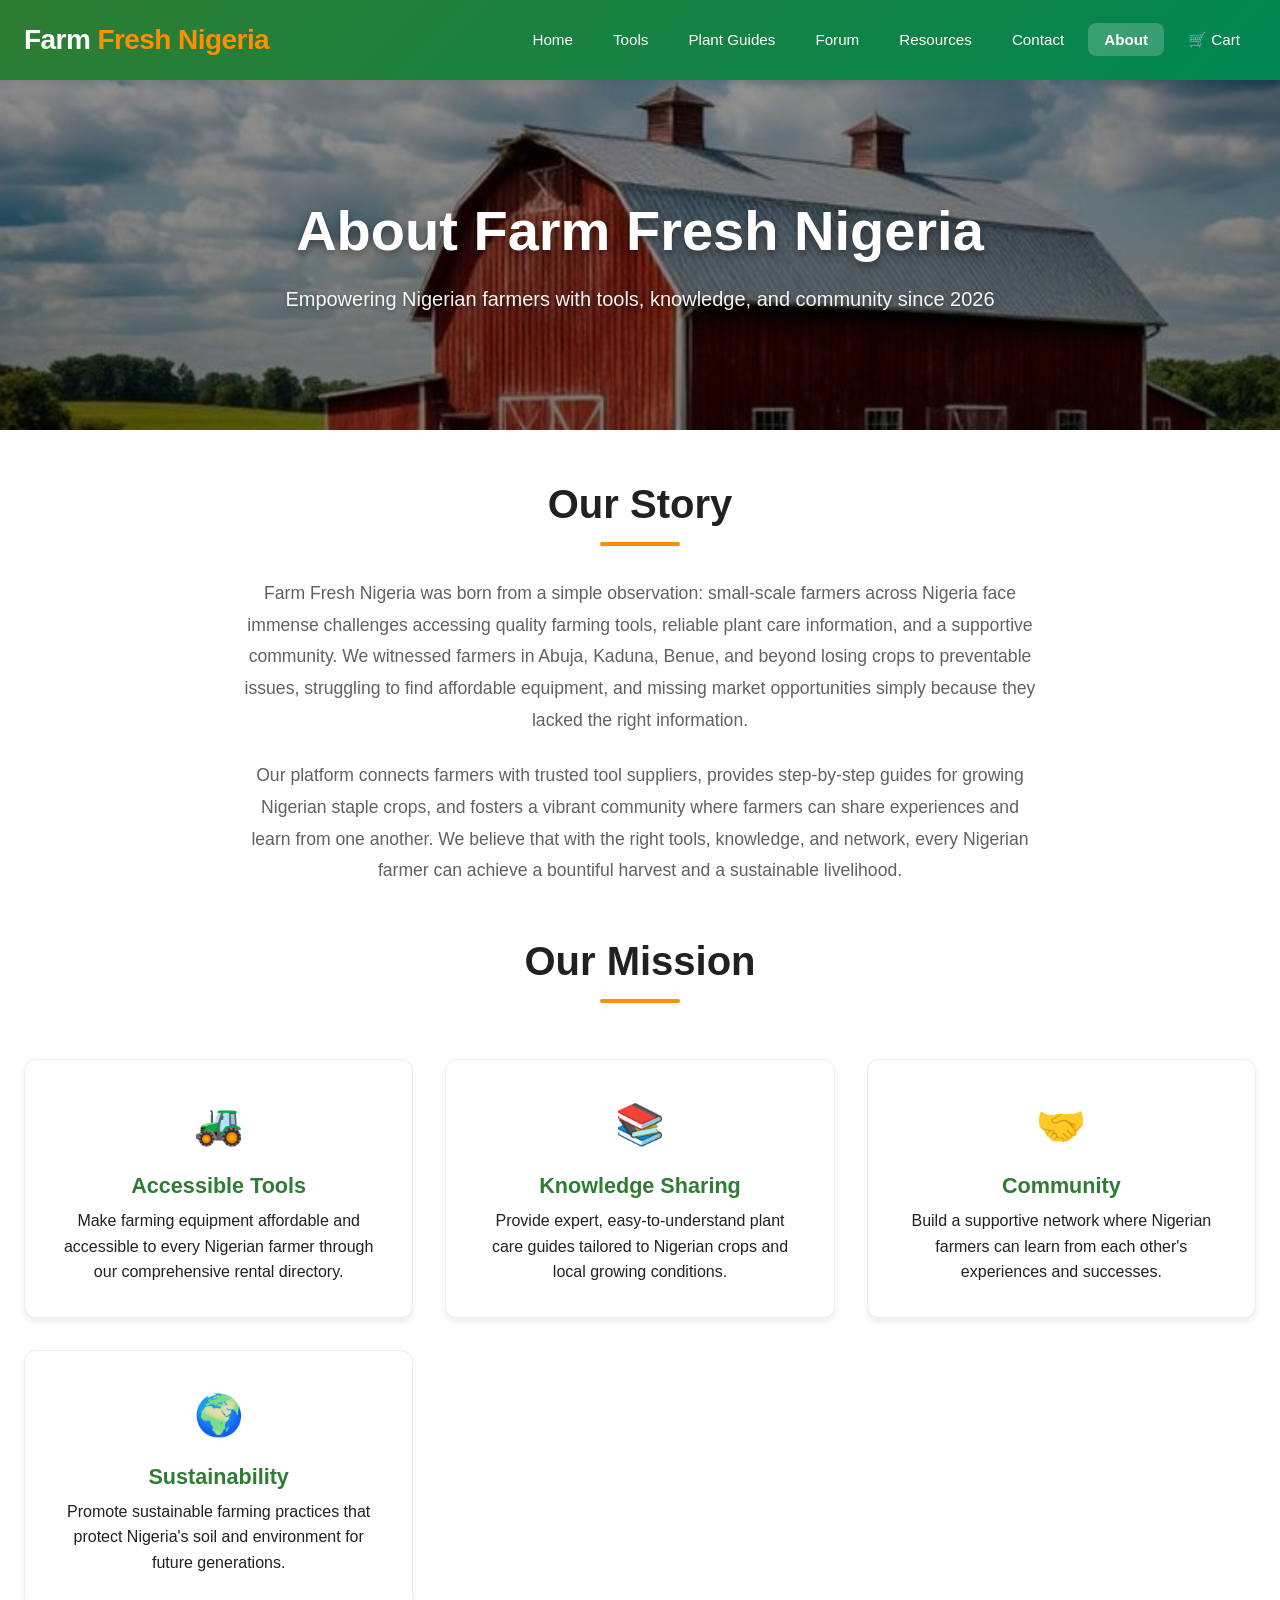
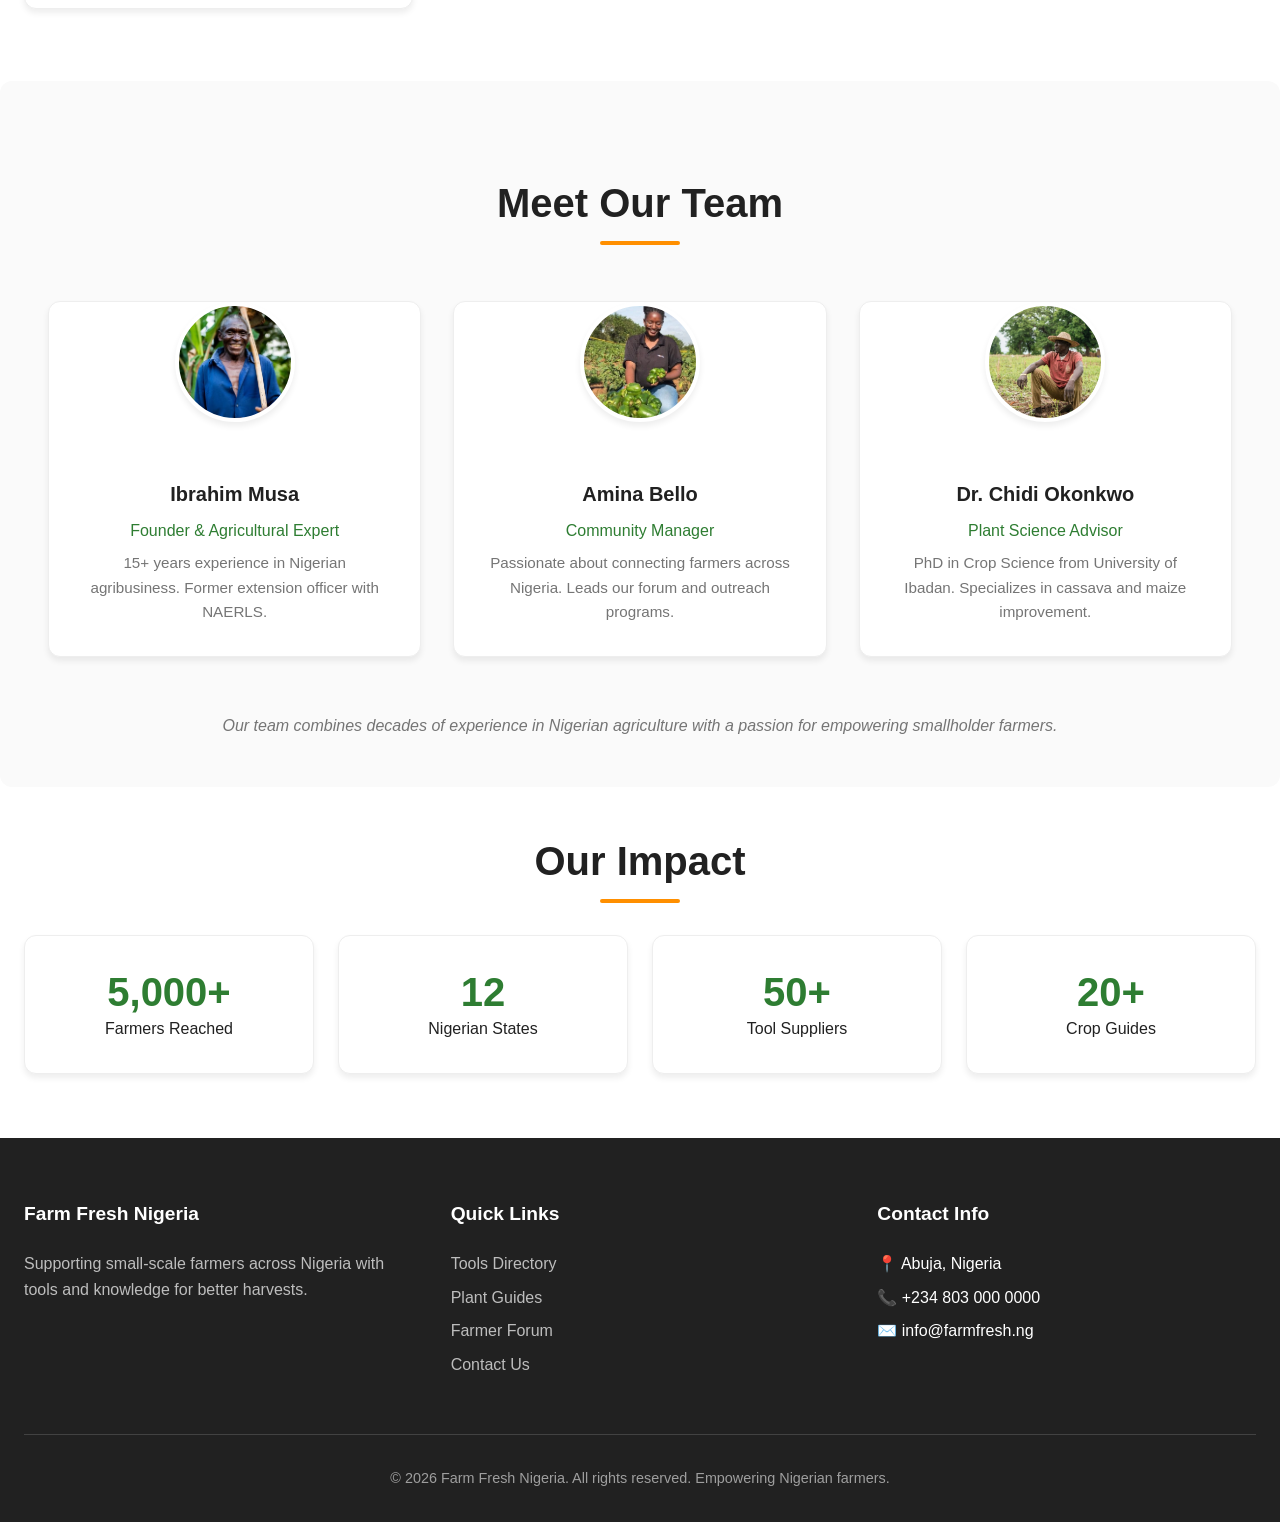
==== commit 357369fa: "added images" ====
--- a/about.html
+++ b/about.html
@@ -170,7 +170,7 @@
         <div class="card-grid">
           <div class="card team-card">
             <div class="team-avatar"
-              style="background-image: url('images/team/founder.jpg'); background-color: var(--primary-green-light);">
+              style="background-image: url('images/ibi.jpg'); background-color: var(--primary-green-light);">
             </div>
             <div class="card-content">
               <div class="team-name">Ibrahim Musa</div>
@@ -181,7 +181,7 @@
           </div>
           <div class="card team-card">
             <div class="team-avatar"
-              style="background-image: url('images/team/community.jpg'); background-color: var(--accent-orange);"></div>
+              style="background-image: url('images/amina.jpg'); background-color: var(--accent-orange);"></div>
             <div class="card-content">
               <div class="team-name">Amina Bello</div>
               <div class="team-title">Community Manager</div>
@@ -191,7 +191,7 @@
           </div>
           <div class="card team-card">
             <div class="team-avatar"
-              style="background-image: url('images/team/advisor.jpg'); background-color: #2196F3;"></div>
+              style="background-image: url('images/chidi.jpg'); background-color: #2196F3;"></div>
             <div class="card-content">
               <div class="team-name">Dr. Chidi Okonkwo</div>
               <div class="team-title">Plant Science Advisor</div>
